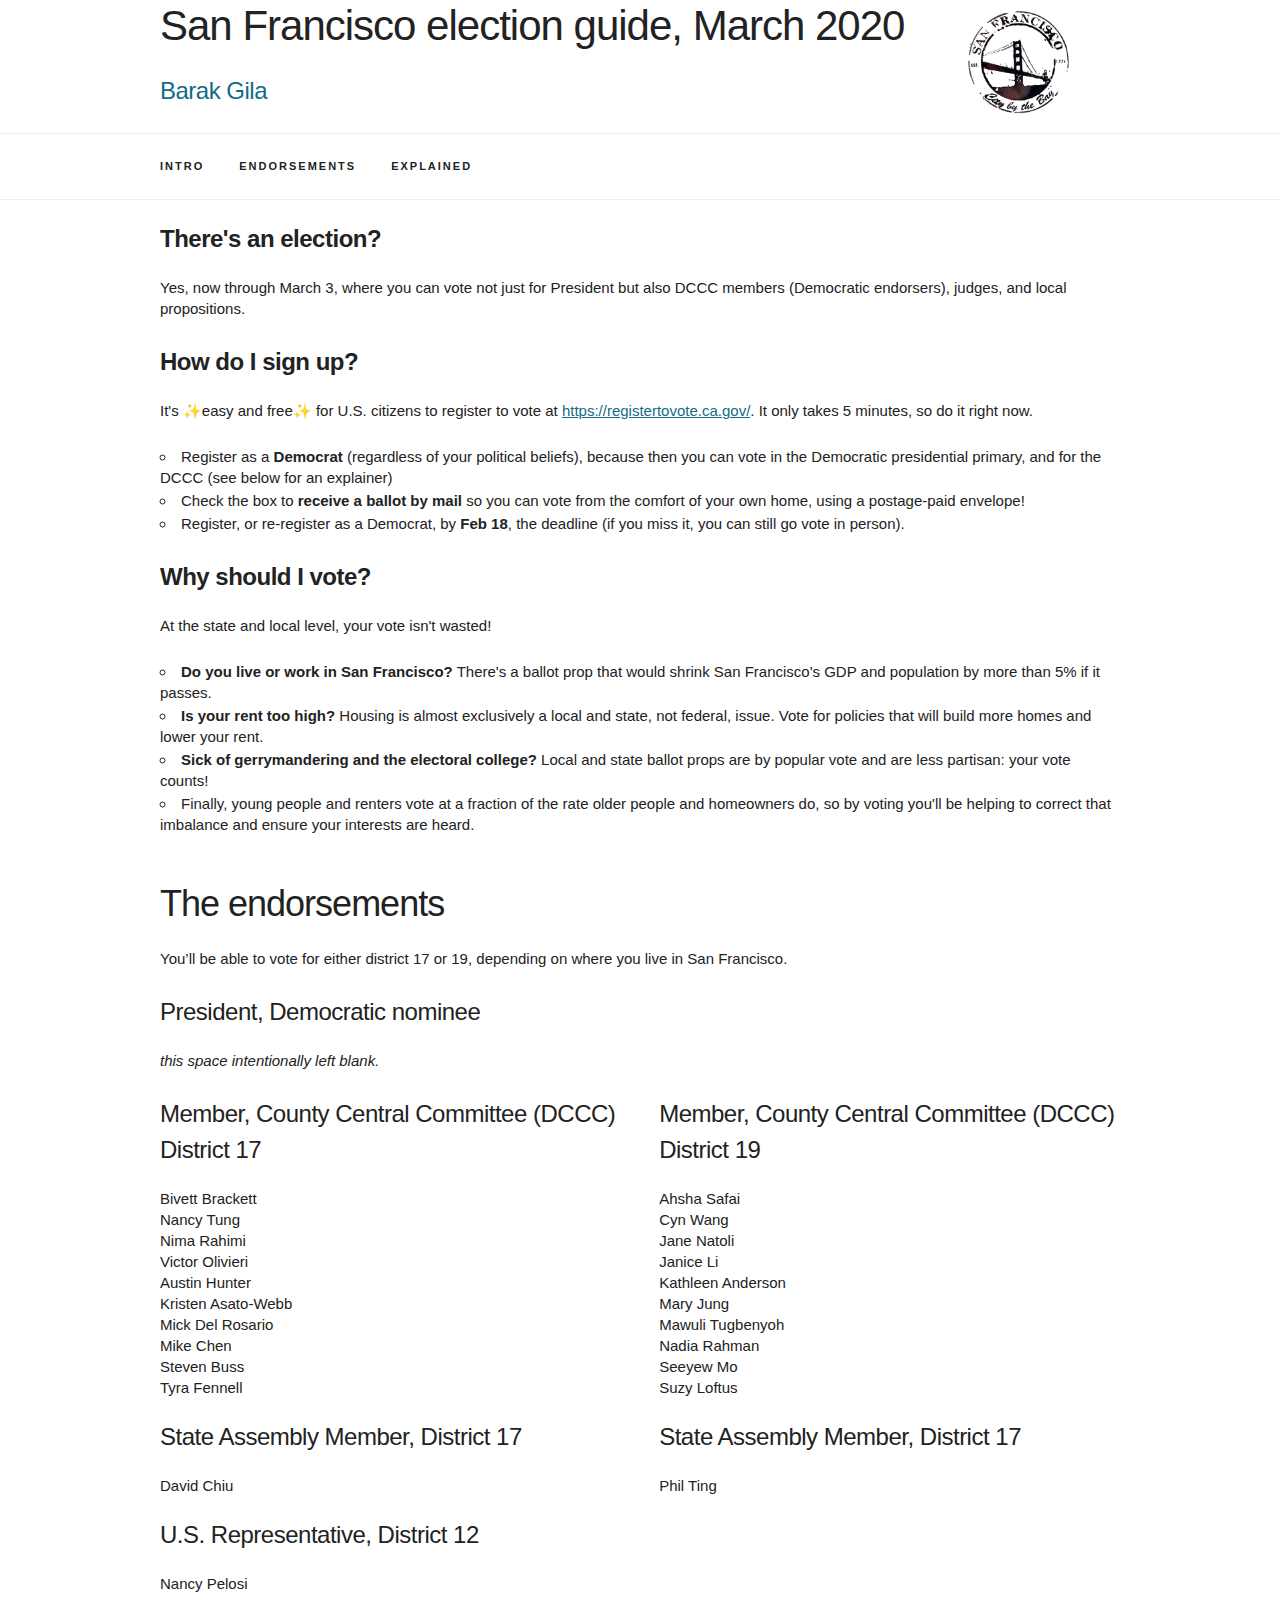
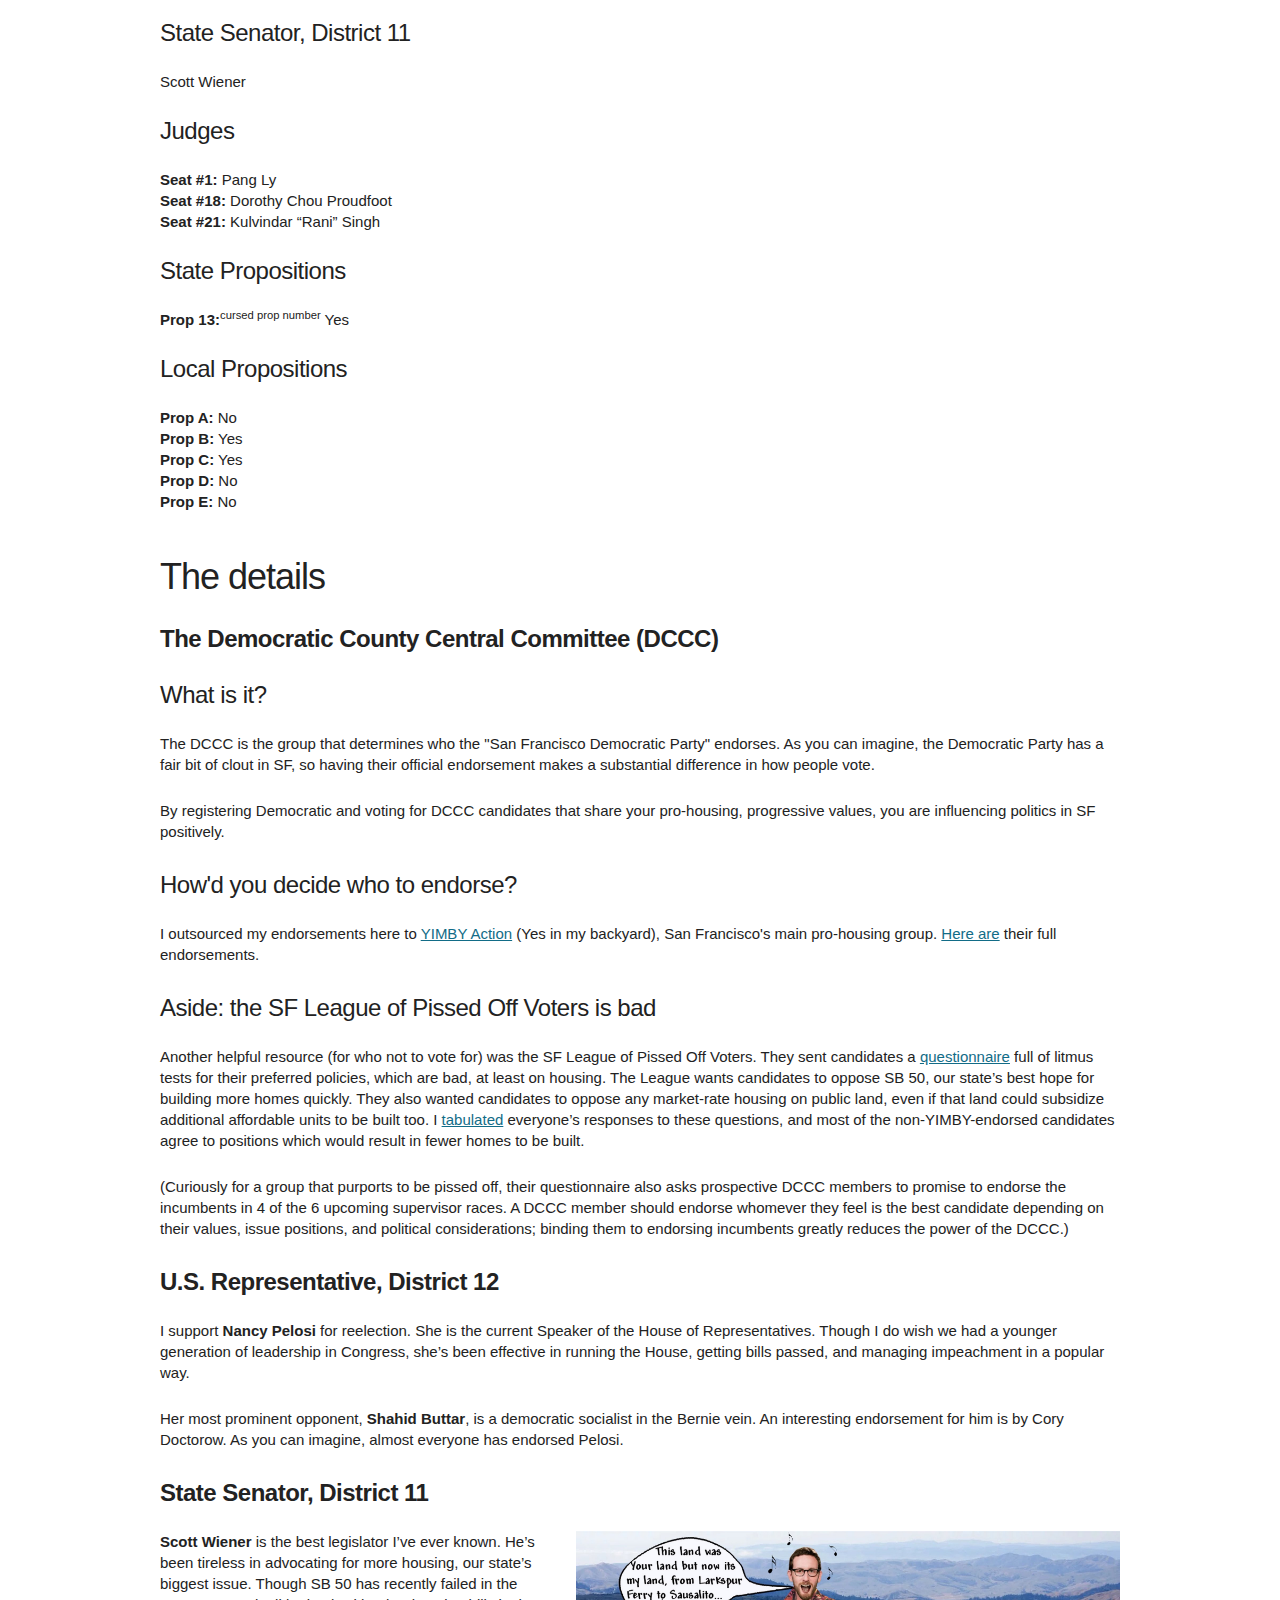
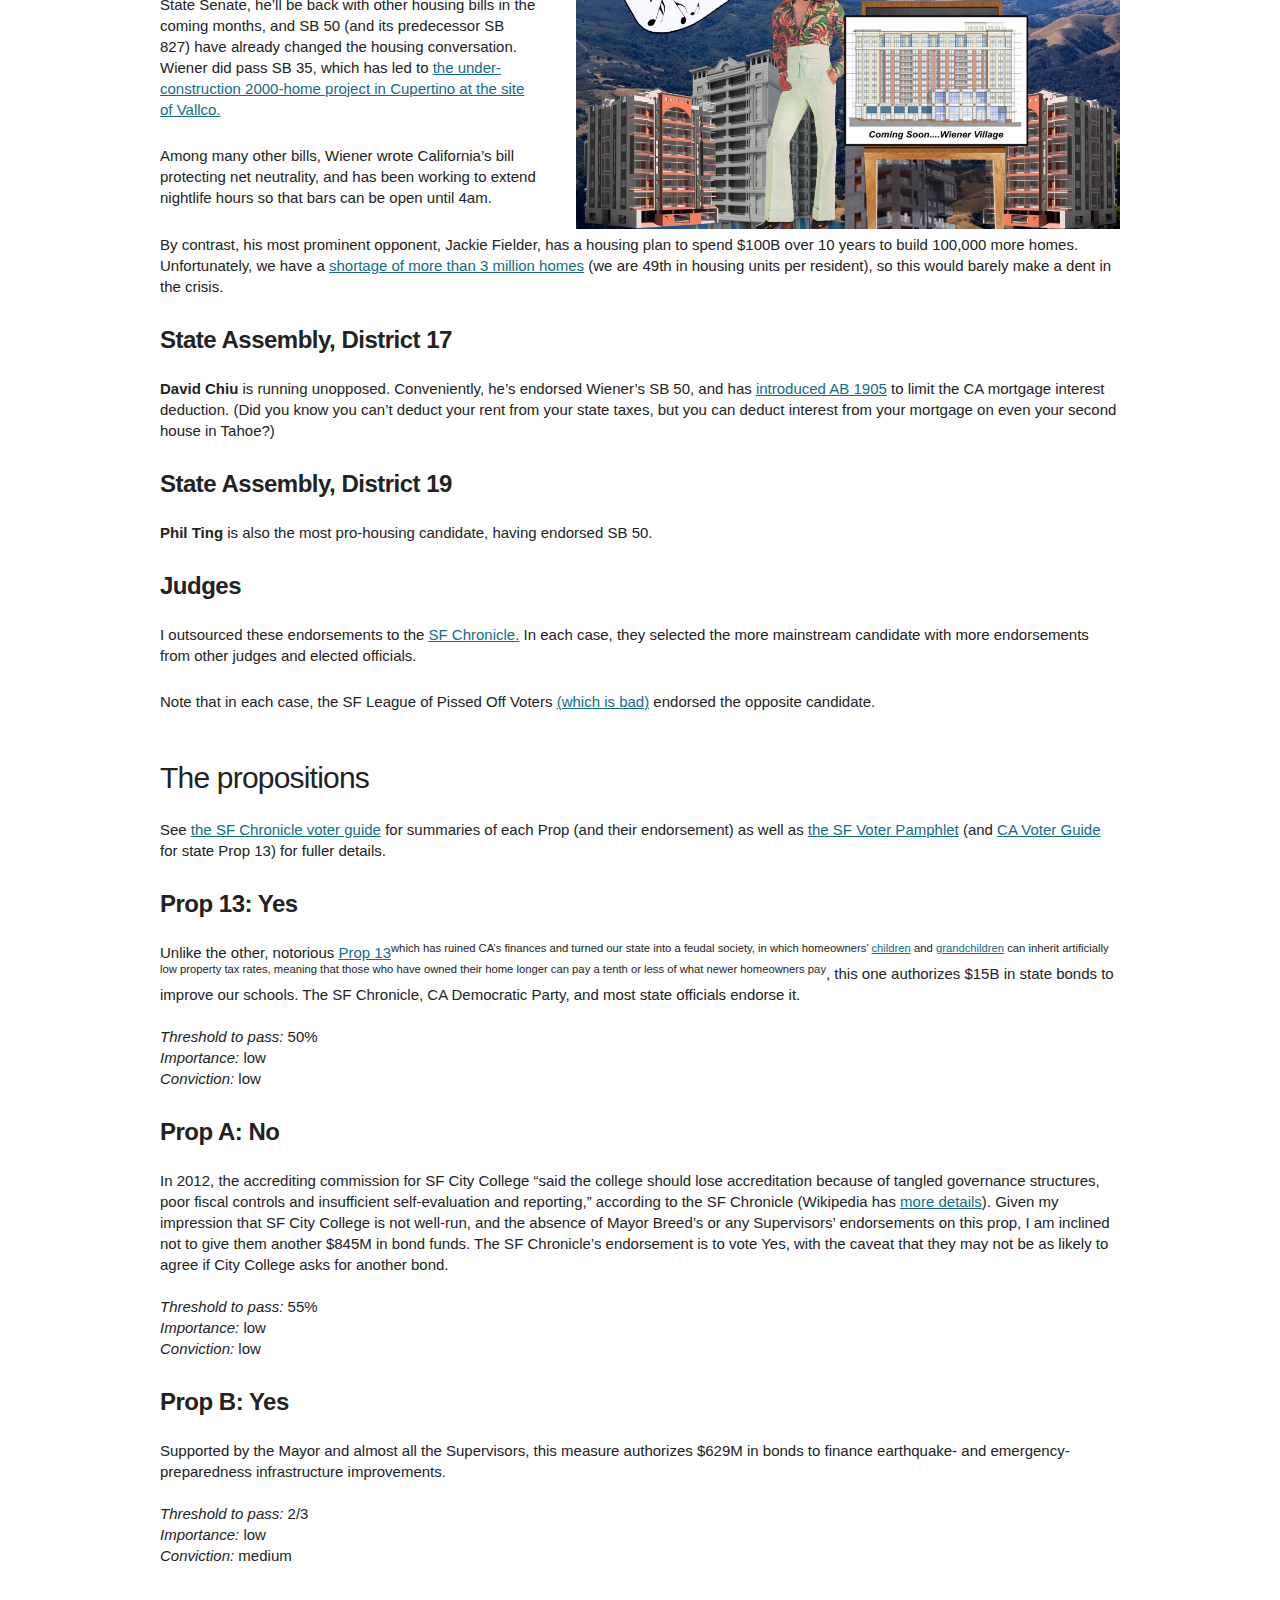
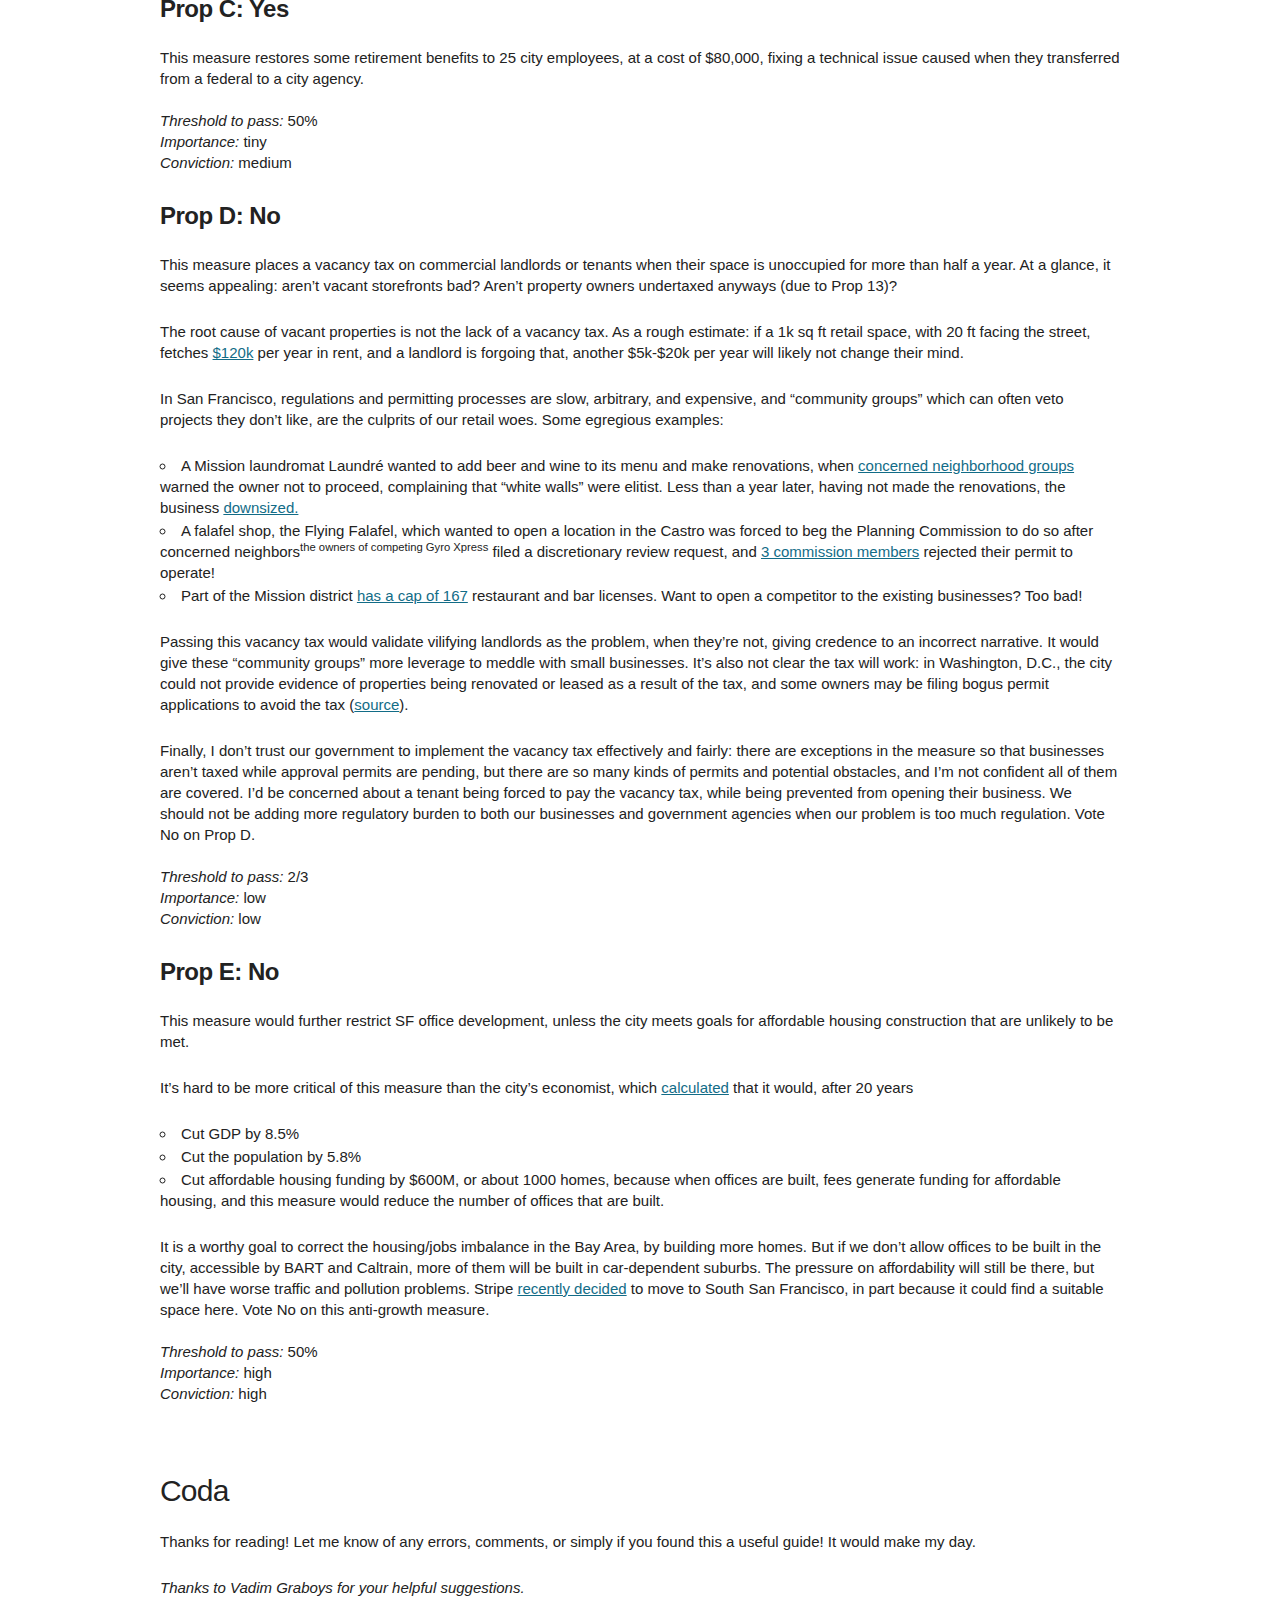
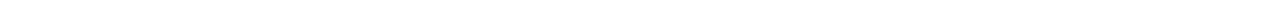
==== election-march-2020-guide/index.html @ 41c5e8c8 "rename url" ====
<!DOCTYPE html>
<html lang="en">

<head>
    <!-- Basic Page Needs
		–––––––––––––––––––––––––––––––––––––––––––––––––– -->
    <meta charset="utf-8">
    <title>March 2020 San Francisco election guide</title>
    <meta name="description" content="Your guide to the San Francisco primary elections.">
    <meta name="author" content="Barak Gila">
    <!-- Mobile Specific Metas
		–––––––––––––––––––––––––––––––––––––––––––––––––– -->
    <meta name="viewport" content="width=device-width, initial-scale=1">
    <!-- FONT
		–––––––––––––––––––––––––––––––––––––––––––––––––– -->
    <link href='//fonts.googleapis.com/css?family=Raleway:400,300,600' rel='stylesheet' type='text/css'>
    <!-- CSS
		–––––––––––––––––––––––––––––––––––––––––––––––––– -->
    <link rel="stylesheet" href="/normalize.css">
    <link rel="stylesheet" href="/skeleton.css">
    <link rel="stylesheet" href="custom.css">
    <!-- Scripts
		–––––––––––––––––––––––––––––––––––––––––––––––––– -->
    <script src="//ajax.googleapis.com/ajax/libs/jquery/2.1.1/jquery.min.js"></script>
    <!-- Favicon
		–––––––––––––––––––––––––––––––––––––––––––––––––– -->
    <link rel="icon" type="image/png" href="/favicon-32x32.png" sizes="32x32" />
    <link rel="icon" type="image/png" href="/favicon-16x16.png" sizes="16x16" />
</head>

<body>
    <!-- Primary Page Layout
		–––––––––––––––––––––––––––––––––––––––––––––––––– -->
    <div class="container">
        <section class="header">
            <div class="ten columns">
                <h2>San Francisco election guide, March 2020</h2>
                <h5><a href="http://barakgila.com/" style="text-decoration: none;">Barak Gila</a></h5>
            </div>
            <div class="sfstamp">
                <div class="two columns">
                    <img style="max-width: 100%; box-sizing: border-box;" src="/sf stamp.png" alt="source: https://www.etsy.com/sg-en/listing/385828324/san-francisco-stylized-stamp-1-pin-back">
                </div>
            </div>
        </section>
    </div>
    <nav class="navbar">
        <div class="container">
            <ul class="navbar-list">
                <li class="navbar-item"><a class="navbar-link" href="#intro">Intro</a></li>
                <li class="navbar-item"><a class="navbar-link" href="#endorsements">Endorsements</a></li>
                <li class="navbar-item"><a class="navbar-link" href="#explained">Explained</a></li>
            </ul>
        </div>
    </nav>
    <nav class="navbarmobile">
        <div class="container">
            <p><a class="navbar-link" href="#intro">#intro</a></p>
            <p><a class="navbar-link" href="#endorsements">#endorsements</a></p>
            <p><a class="navbar-link" href="#explained">#explained</a></p>
        </div>
    </nav>
    <br>
    <div class="container" id="intro">
        <div>
            <h5><strong>There's an election?</strong></h5>
            <p>Yes, now through March 3, where you can vote not just for President but also DCCC members (Democratic endorsers), judges, and local propositions.</p>
        </div>
        <div>
            <h5><strong>How do I sign up?</strong></h5>
            <p>It's ✨easy and free✨ for U.S. citizens to register to vote at <a href="https://registertovote.ca.gov/">https://registertovote.ca.gov/</a>. It only takes 5 minutes, so do it right now.</p>
            <ul>
                <li>Register as a <strong>Democrat</strong> (regardless of your political beliefs), because then you can vote in the Democratic presidential primary, and for the DCCC (see below for an explainer)</li>
                <li> Check the box to <strong>receive a ballot by mail</strong> so you can vote from the comfort of your own home, using a postage-paid envelope!
                </li>
                <li>Register, or re-register as a Democrat, by <strong>Feb 18</strong>, the deadline (if you miss it, you can still go vote in person).</li>
            </ul>
        </div>
        <div>
            <h5><strong>Why should I vote?</strong></h5>
            <p>At the state and local level, your vote isn't wasted!</p>
            <ul>
                <li><strong>Do you live or work in San Francisco?</strong> There's a ballot prop that would shrink San Francisco's GDP and population by more than 5% if it passes.</li>
                <li><strong>Is your rent too high?</strong> Housing is almost exclusively a local and state, not federal, issue. Vote for policies that will build more homes and lower your rent.</li>
                <li><strong>Sick of gerrymandering and the electoral college?</strong> Local and state ballot props are by popular vote and are less partisan: your vote counts!</li>
                <li>Finally, young people and renters vote at a fraction of the rate older people and homeowners do, so by voting you'll be helping to correct that imbalance and ensure your interests are heard. </li>
            </ul>
        </div>
    </div>
    <br>
    <div class="container" id="endorsements">
        <div>
            <h3>The endorsements</h3>
        </div>
        <p>You’ll be able to vote for either district 17 or 19, depending on where you live in San Francisco.</p>
        <div>
            <h5>President, Democratic nominee</h5>
            <p><em>this space intentionally left blank.</em></p>
        </div>
        <div class="row">
            <div class="six columns">
                <h5>Member, County Central Committee (DCCC) District 17</h5>
                Bivett Brackett<br>
                Nancy Tung<br>
                Nima Rahimi<br>
                Victor Olivieri<br>
                Austin Hunter<br>
                Kristen Asato-Webb<br>
                Mick Del Rosario<br>
                Mike Chen<br>
                Steven Buss<br>
                Tyra Fennell<br><br>
                <h5>State Assembly Member, District 17</h5>
                David Chiu<br><br>
            </div>
            <div class="six columns">
                <h5>Member, County Central Committee (DCCC) District 19</h5>
                Ahsha Safai<br>
                Cyn Wang<br>
                Jane Natoli<br>
                Janice Li<br>
                Kathleen Anderson<br>
                Mary Jung<br>
                Mawuli Tugbenyoh<br>
                Nadia Rahman<br>
                Seeyew Mo<br>
                Suzy Loftus<br><br>
                <h5>State Assembly Member, District 17</h5>
                Phil Ting<br><br>
            </div>
        </div>
        <h5>U.S. Representative, District 12</h5>
        Nancy Pelosi<br><br>
        <h5>State Senator, District 11</h5>
        Scott Wiener<br><br>
        <h5>Judges</h5>
        <strong>Seat #1:</strong> Pang Ly<br>
        <strong>Seat #18:</strong> Dorothy Chou Proudfoot<br>
        <strong>Seat #21:</strong> Kulvindar “Rani” Singh<br>
        <br>
        <h5>State Propositions</h5>
        <strong>Prop 13:</strong><sup>cursed prop number</sup> Yes<br>
        <br>
        <h5>Local Propositions</h5>
        <strong>Prop A:</strong> No<br>
        <strong>Prop B:</strong> Yes<br>
        <strong>Prop C:</strong> Yes<br>
        <strong>Prop D:</strong> No<br>
        <strong>Prop E:</strong> No<br>
        <br><br>
    </div>
    <div class="container" id="explained">
        <h3>The details</h3>
    </div>
    <div class="container" id="dccc">
        <section class="header">
            <h5><strong>The Democratic County Central Committee (DCCC)</strong></h5>
            <h5>What is it?</h5>
            <p>The DCCC is the group that determines who the "San Francisco Democratic Party" endorses. As you can imagine, the Democratic Party has a fair bit of clout in SF, so having their official endorsement makes a substantial difference in how people vote.</p>
            <p>By registering Democratic and voting for DCCC candidates that share your pro-housing, progressive values, you are influencing politics in SF positively.</p>
            <h5>How'd you decide who to endorse?</h5>
            <p>I outsourced my endorsements here to <a href="https://yimbyaction.org/join/">YIMBY Action</a> (Yes in my backyard), San Francisco's main pro-housing group. <a href="https://medium.com/@sfyimby/sf-yimby-endorsements-for-march-2020-a3c188527940">Here are</a> their full endorsements.</p>
            <h5 id="badleague">Aside: the SF League of Pissed Off Voters is bad</h5>
            <p>Another helpful resource (for who not to vote for) was the SF League of Pissed Off Voters. They sent candidates a <a href="http://www.theleaguesf.org/march_2020_candidate_questionnaires">questionnaire</a> full of litmus tests for their preferred policies, which are bad, at least on housing.
                The League wants candidates to oppose SB 50, our state’s best hope for building more homes quickly. They also wanted candidates to oppose any market-rate housing on public land, even if that land could subsidize additional affordable units to be built too. I <a href="https://docs.google.com/spreadsheets/d/1AqF9ebsOrxkjk9Khhc3ND1cci3-Fu4PNSXTb9-GQlzI/edit#gid=0">tabulated</a> everyone’s responses to these questions, and most of the non-YIMBY-endorsed candidates agree to positions which would result in fewer homes to be built.</p>
            <p>(Curiously for a group that purports to be pissed off, their questionnaire also asks prospective DCCC members to promise to endorse the incumbents in 4 of the 6 upcoming supervisor races. A DCCC member should endorse whomever they feel is the best candidate depending on their values, issue positions, and political considerations; binding them to endorsing incumbents greatly reduces the power of the DCCC.)
            </p>
            <h5><strong>U.S. Representative, District 12</strong></h5>
            <p>I support <strong>Nancy Pelosi</strong> for reelection. She is the current Speaker of the House of Representatives. Though I do wish we had a younger generation of leadership in Congress, she’s been effective in running the House, getting bills passed, and managing impeachment in a popular way.</p>
            <p>Her most prominent opponent, <strong>Shahid Buttar</strong>, is a democratic socialist in the Bernie vein. An interesting endorsement for him is by Cory Doctorow. As you can imagine, almost everyone has endorsed Pelosi.</p>
            <h5><strong>State Senator, District 11</strong></h5>
            <div class="row">
                <div class="five columns">
                    <p><strong>Scott Wiener</strong> is the best legislator I’ve ever known. He’s been tireless in advocating for more housing, our state’s biggest issue. Though SB 50 has recently failed in the State Senate, he’ll be back with other housing bills in the coming months, and SB 50 (and its predecessor SB 827) have already changed the housing conversation. Wiener did pass SB 35, which has led to <a href="https://medium.com/yimby/the-latest-on-vallco-explained-9d379c9a2773">the under-construction 2000-home project in Cupertino at the site of Vallco.</a></p>
                    <p>Among many other bills, Wiener wrote California’s bill protecting net neutrality, and has been working to extend nightlife hours so that bars can be open until 4am.</p>
                </div>
                <div class="seven columns">
                    <a href="https://twitter.com/scott_wiener/status/968938785978241024">
                        <img style="max-width: 100%; box-sizing: border-box;" src="/wiener village.jpeg" alt="wiener village"></a>
                </div>
            </div>
            <p>By contrast, his most prominent opponent, Jackie Fielder, has a housing plan to spend $100B over 10 years to build 100,000 more homes. Unfortunately, we have a <a href="https://en.wikipedia.org/wiki/California_housing_shortage">shortage of more than 3 million homes</a> (we are 49th in housing units per resident), so this would barely make a dent in the crisis.</p>
            <h5><strong>State Assembly, District 17</strong></h5>
            <p><strong>David Chiu</strong> is running unopposed. Conveniently, he’s endorsed Wiener’s SB 50, and has <a href="https://www.sfchronicle.com/politics/article/Californians-home-mortgage-deduction-would-be-14960585.php">introduced AB 1905</a> to limit the CA mortgage interest deduction. (Did you know you can’t deduct your rent from your state taxes, but you can deduct interest from your mortgage on even your second house in Tahoe?)</p>
            <h5><strong>State Assembly, District 19</strong></h5>
            <p><strong>Phil Ting</strong> is also the most pro-housing candidate, having endorsed SB 50.</p>
            <h5><strong>Judges</strong></h5>
            <p>I outsourced these endorsements to the <a href="https://projects.sfchronicle.com/2020/voter-guide/endorsements/">SF Chronicle.</a> In each case, they selected the more mainstream candidate with more endorsements from other judges and elected officials.</p>
            <p>Note that in each case, the SF League of Pissed Off Voters <a href="#badleague">(which is bad)</a> endorsed the opposite candidate.</p>
            <br>
            <h4>The propositions</h4>
            <p>See <a href="https://projects.sfchronicle.com/2020/voter-guide/">the SF Chronicle voter guide</a> for summaries of each Prop (and their endorsement) as well as <a href="https://sfelections.sfgov.org/sites/default/files/Documents/Voting/2020/M20_VIP_EN.pdf">the SF Voter Pamphlet</a> (and <a href="https://vig.cdn.sos.ca.gov/2020/primary/pdf/complete-vig.pdf">CA Voter Guide</a> for state Prop 13) for fuller details.</p>
            <h5><strong>Prop 13: Yes</strong></h5>
            <p>Unlike the other, notorious <a href="https://en.wikipedia.org/wiki/1978_California_Proposition_13">Prop 13</a><sup>which has ruined CA’s finances and turned our state into a feudal society, in which homeowners’ <a href="https://ballotpedia.org/California_Proposition_58,_Real_Estate_Transfers_Within_Families_(1986)">children</a> and <a href="https://ballotpedia.org/California_Proposition_193,_Tax_Implications_of_Grandparent-Grandchild_Property_Transfers_(1996)">grandchildren</a> can inherit artificially low property tax rates, meaning that those who have owned their home longer can pay a tenth or less of what newer homeowners pay</sup>, this one authorizes $15B in state bonds to improve our schools. The SF Chronicle, CA Democratic Party, and most state officials endorse it.<br><br>
                <em>Threshold to pass:</em> 50%<br>
                <em>Importance:</em> low<br>
                <em>Conviction:</em> low<br>
            </p>
            <h5><strong>Prop A: No</strong></h5>
            <p>In 2012, the accrediting commission for SF City College “said the college should lose accreditation because of tangled governance structures, poor fiscal controls and insufficient self-evaluation and reporting,” according to the SF Chronicle (Wikipedia has <a href="https://en.wikipedia.org/wiki/City_College_of_San_Francisco#Accreditation_crisis">more details</a>). Given my impression that SF City College is not well-run, and the absence of Mayor Breed’s or any Supervisors’ endorsements on this prop, I am inclined not to give them another $845M in bond funds. The SF Chronicle’s endorsement is to vote Yes, with the caveat that they may not be as likely to agree if City College asks for another bond.
                <br><br>
                <em>Threshold to pass:</em> 55%<br>
                <em>Importance:</em> low<br>
                <em>Conviction:</em> low<br>
            </p>
            <h5><strong>Prop B: Yes</strong></h5>
            <p>Supported by the Mayor and almost all the Supervisors, this measure authorizes $629M in bonds to finance earthquake- and emergency-preparedness infrastructure improvements.
                <br><br>
                <em>Threshold to pass:</em> 2/3<br>
                <em>Importance:</em> low<br>
                <em>Conviction:</em> medium<br>
            </p>
            <h5><strong>Prop C: Yes</strong></h5>
            <p>This measure restores some retirement benefits to 25 city employees, at a cost of $80,000, fixing a technical issue caused when they transferred from a federal to a city agency.
                <br><br>
                <em>Threshold to pass:</em> 50%<br>
                <em>Importance:</em> tiny<br>
                <em>Conviction:</em> medium<br>
            </p>
            <h5><strong>Prop D: No</strong></h5>
            <p>This measure places a vacancy tax on commercial landlords or tenants when their space is unoccupied for more than half a year. At a glance, it seems appealing: aren’t vacant storefronts bad? Aren’t property owners undertaxed anyways (due to Prop 13)?</p>
            <p>The root cause of vacant properties is not the lack of a vacancy tax. As a rough estimate: if a 1k sq ft retail space, with 20 ft facing the street, fetches <a href="https://www.loopnet.com/california/san-francisco_retail-space-for-lease/">$120k</a> per year in rent, and a landlord is forgoing that, another $5k-$20k per year will likely not change their mind.</p>
            <p>In San Francisco, regulations and permitting processes are slow, arbitrary, and expensive, and “community groups” which can often veto projects they don’t like, are the culprits of our retail woes. Some egregious examples:</p>
            <ul>
                <li>A Mission laundromat Laundré wanted to add beer and wine to its menu and make renovations, when <a href="https://missionlocal.org/2018/10/laundre-owner-shaken-after-private-meeting-with-mission-community-groups/">concerned neighborhood groups</a> warned the owner not to proceed, complaining that “white walls” were elitist. Less than a year later, having not made the renovations, the business <a href="https://missionlocal.org/2019/08/laundres-cafe-shutters-but-you-can-still-wash-your-fashion/">downsized.</a></li>
                <li>A falafel shop, the Flying Falafel, which wanted to open a location in the Castro was forced to beg the Planning Commission to do so after concerned neighbors<sup>the owners of competing Gyro Xpress</sup> filed a discretionary review request, and <a href="https://hoodline.com/2019/10/flying-falafel-approved-for-castro-location-after-sparking-neighborhood-controversy">3 commission members</a> rejected their permit to operate!</li>
                <li>Part of the Mission district <a href="https://sf.eater.com/2018/10/31/18048182/mission-district-restaurant-bar-limit-number">has a cap of 167</a> restaurant and bar licenses. Want to open a competitor to the existing businesses? Too bad!</li>
            </ul>
            <p>Passing this vacancy tax would validate vilifying landlords as the problem, when they’re not, giving credence to an incorrect narrative. It would give these “community groups” more leverage to meddle with small businesses. It’s also not clear the tax will work: in Washington, D.C., the city could not provide evidence of properties being renovated or leased as a result of the tax, and some owners may be filing bogus permit applications to avoid the tax (<a href="https://www.governing.com/topics/urban/gov-cities-blight-taxes-lc.html">source</a>).</p>
            <p>Finally, I don’t trust our government to implement the vacancy tax effectively and fairly: there are exceptions in the measure so that businesses aren’t taxed while approval permits are pending, but there are so many kinds of permits and potential obstacles, and I’m not confident all of them are covered. I’d be concerned about a tenant being forced to pay the vacancy tax, while being prevented from opening their business. We should not be adding more regulatory burden to both our businesses and government agencies when our problem is too much regulation. Vote No on Prop D.
                <br><br>
                <em>Threshold to pass:</em> 2/3<br>
                <em>Importance:</em> low<br>
                <em>Conviction:</em> low<br>
            </p>
            <h5><strong>Prop E: No</strong></h5>
            <p>This measure would further restrict SF office development, unless the city meets goals for affordable housing construction that are unlikely to be met.</p>
            <p>It’s hard to be more critical of this measure than the city’s economist, which <a href="https://www.sfchronicle.com/business/article/SF-economist-Prop-E-office-limits-would-slash-15007843.php">calculated</a> that it would, after 20 years</p>
			<ul>
                <li>Cut GDP by 8.5%</li>
                <li>Cut the population by 5.8%</li>
                <li>Cut affordable housing funding by $600M, or about 1000 homes, because when offices are built, fees generate funding for affordable housing, and this measure would reduce the number of offices that are built.</li>
            </ul>

            <p> It is a worthy goal to correct the housing/jobs imbalance in the Bay Area, by building more homes. But if we don’t allow offices to be built in the city, accessible by BART and Caltrain, more of them will be built in car-dependent suburbs. The pressure on affordability will still be there, but we’ll have worse traffic and pollution problems. Stripe <a href="https://sfist.com/2019/10/24/stripe-is-leaving-its-san-francisco-headquarters-for-south-san-francisco/">recently decided</a> to move to South San Francisco, in part because it could find a suitable space here. Vote No on this anti-growth measure.
                <br><br>
                <em>Threshold to pass:</em> 50%<br>
                <em>Importance:</em> high<br>
                <em>Conviction:</em> high<br>
            </p>
            <br><br>
            <h4>Coda</h5>
            <p>Thanks for reading! Let me know of any errors, comments, or simply if you found this a useful guide! It would make my day.</p>
            <p><em>Thanks to Vadim Graboys for your helpful suggestions.</em></p>
        </section>
    </div>
    <!-- End Document
–––––––––––––––––––––––––––––––––––––––––––––––––– -->
</body>

</html>
---- skeleton.css ----
/*
* Skeleton V2.0.4
* Copyright 2014, Dave Gamache
* www.getskeleton.com
* Free to use under the MIT license.
* http://www.opensource.org/licenses/mit-license.php
* 12/29/2014
*/


/* Table of contents
––––––––––––––––––––––––––––––––––––––––––––––––––
- Grid
- Base Styles
- Typography
- Links
- Buttons
- Forms
- Lists
- Code
- Tables
- Spacing
- Utilities
- Clearing
- Media Queries
*/


/* Grid
–––––––––––––––––––––––––––––––––––––––––––––––––– */
.container {
  position: relative;
  width: 100%;
  max-width: 960px;
  margin: 0 auto;
  padding: 0 20px;
  box-sizing: border-box; }
.column,
.columns {
  width: 100%;
  float: left;
  box-sizing: border-box; }

/* For devices larger than 400px */
@media (min-width: 400px) {
  .container {
    width: 85%;
    padding: 0; }
}

/* For devices larger than 550px */
@media (min-width: 550px) {
  .container {
    width: 80%; }
  .column,
  .columns {
    margin-left: 4%; }
  .column:first-child,
  .columns:first-child {
    margin-left: 0; }

  .one.column,
  .one.columns                    { width: 4.66666666667%; }
  .two.columns                    { width: 13.3333333333%; }
  .three.columns                  { width: 22%;            }
  .four.columns                   { width: 30.6666666667%; }
  .five.columns                   { width: 39.3333333333%; }
  .six.columns                    { width: 48%;            }
  .seven.columns                  { width: 56.6666666667%; }
  .eight.columns                  { width: 65.3333333333%; }
  .nine.columns                   { width: 74.0%;          }
  .ten.columns                    { width: 82.6666666667%; }
  .eleven.columns                 { width: 91.3333333333%; }
  .twelve.columns                 { width: 100%; margin-left: 0; }

  .one-third.column               { width: 30.6666666667%; }
  .two-thirds.column              { width: 65.3333333333%; }

  .one-half.column                { width: 48%; }

  /* Offsets */
  .offset-by-one.column,
  .offset-by-one.columns          { margin-left: 8.66666666667%; }
  .offset-by-two.column,
  .offset-by-two.columns          { margin-left: 17.3333333333%; }
  .offset-by-three.column,
  .offset-by-three.columns        { margin-left: 26%;            }
  .offset-by-four.column,
  .offset-by-four.columns         { margin-left: 34.6666666667%; }
  .offset-by-five.column,
  .offset-by-five.columns         { margin-left: 43.3333333333%; }
  .offset-by-six.column,
  .offset-by-six.columns          { margin-left: 52%;            }
  .offset-by-seven.column,
  .offset-by-seven.columns        { margin-left: 60.6666666667%; }
  .offset-by-eight.column,
  .offset-by-eight.columns        { margin-left: 69.3333333333%; }
  .offset-by-nine.column,
  .offset-by-nine.columns         { margin-left: 78.0%;          }
  .offset-by-ten.column,
  .offset-by-ten.columns          { margin-left: 86.6666666667%; }
  .offset-by-eleven.column,
  .offset-by-eleven.columns       { margin-left: 95.3333333333%; }

  .offset-by-one-third.column,
  .offset-by-one-third.columns    { margin-left: 34.6666666667%; }
  .offset-by-two-thirds.column,
  .offset-by-two-thirds.columns   { margin-left: 69.3333333333%; }

  .offset-by-one-half.column,
  .offset-by-one-half.columns     { margin-left: 52%; }

}


/* Base Styles
–––––––––––––––––––––––––––––––––––––––––––––––––– */
/* NOTE
html is set to 62.5% so that all the REM measurements throughout Skeleton
are based on 10px sizing. So basically 1.5rem = 15px :) */
html {
  font-size: 62.5%; }
body {
  font-size: 1.5em; /* currently ems cause chrome bug misinterpreting rems on body element */
  line-height: 1.4;
  font-weight: 400;
  font-family: "HelveticaNeue", "Helvetica Neue", Helvetica, Arial, sans-serif;
  color: #222; }


/* Typography
–––––––––––––––––––––––––––––––––––––––––––––––––– */
h1, h2, h3, h4, h5, h6 {
  margin-top: 0;
  margin-bottom: 2rem;
  font-weight: 300; }
h1 { font-size: 4.0rem; line-height: 1.2;  letter-spacing: -.1rem;}
h2 { font-size: 3.6rem; line-height: 1.25; letter-spacing: -.1rem; }
h3 { font-size: 3.0rem; line-height: 1.3;  letter-spacing: -.1rem; }
h4 { font-size: 2.4rem; line-height: 1.35; letter-spacing: -.08rem; }
h5 { font-size: 1.8rem; line-height: 1.5;  letter-spacing: -.05rem; }
h6 { font-size: 1.5rem; line-height: 1.6;  letter-spacing: 0; }

/* Larger than phablet */
@media (min-width: 550px) {
  h1 { font-size: 5.0rem; }
  h2 { font-size: 4.2rem; }
  h3 { font-size: 3.6rem; }
  h4 { font-size: 3.0rem; }
  h5 { font-size: 2.4rem; }
  h6 { font-size: 1.5rem; }
}

p {
  margin-top: 0; }


/* Links
–––––––––––––––––––––––––––––––––––––––––––––––––– */
a {
  color: #126c87; }
a:hover {
  color: #009900; }


/* Buttons
–––––––––––––––––––––––––––––––––––––––––––––––––– */
.button,
button,
input[type="submit"],
input[type="reset"],
input[type="button"] {
  display: inline-block;
  height: 38px;
  padding: 0 30px;
  color: #555;
  text-align: center;
  font-size: 11px;
  font-weight: 600;
  line-height: 38px;
  letter-spacing: .1rem;
  text-transform: uppercase;
  text-decoration: none;
  white-space: nowrap;
  background-color: transparent;
  border-radius: 4px;
  border: 1px solid #bbb;
  cursor: pointer;
  box-sizing: border-box; }
.button:hover,
button:hover,
input[type="submit"]:hover,
input[type="reset"]:hover,
input[type="button"]:hover,
.button:focus,
button:focus,
input[type="submit"]:focus,
input[type="reset"]:focus,
input[type="button"]:focus {
  color: #333;
  border-color: #888;
  outline: 0; }
.button.button-primary,
button.button-primary,
input[type="submit"].button-primary,
input[type="reset"].button-primary,
input[type="button"].button-primary {
  color: #FFF;
  background-color: #33C3F0;
  border-color: #33C3F0; }
.button.button-primary:hover,
button.button-primary:hover,
input[type="submit"].button-primary:hover,
input[type="reset"].button-primary:hover,
input[type="button"].button-primary:hover,
.button.button-primary:focus,
button.button-primary:focus,
input[type="submit"].button-primary:focus,
input[type="reset"].button-primary:focus,
input[type="button"].button-primary:focus {
  color: #FFF;
  background-color: #1EAEDB;
  border-color: #1EAEDB; }


/* Forms
–––––––––––––––––––––––––––––––––––––––––––––––––– */
input[type="email"],
input[type="number"],
input[type="search"],
input[type="text"],
input[type="tel"],
input[type="url"],
input[type="password"],
textarea,
select {
  height: 38px;
  padding: 6px 10px; /* The 6px vertically centers text on FF, ignored by Webkit */
  background-color: #fff;
  border: 1px solid #D1D1D1;
  border-radius: 4px;
  box-shadow: none;
  box-sizing: border-box; }
/* Removes awkward default styles on some inputs for iOS */
input[type="email"],
input[type="number"],
input[type="search"],
input[type="text"],
input[type="tel"],
input[type="url"],
input[type="password"],
textarea {
  -webkit-appearance: none;
     -moz-appearance: none;
          appearance: none; }
textarea {
  min-height: 65px;
  padding-top: 6px;
  padding-bottom: 6px; }
input[type="email"]:focus,
input[type="number"]:focus,
input[type="search"]:focus,
input[type="text"]:focus,
input[type="tel"]:focus,
input[type="url"]:focus,
input[type="password"]:focus,
textarea:focus,
select:focus {
  border: 1px solid #33C3F0;
  outline: 0; }
label,
legend {
  display: block;
  margin-bottom: .5rem;
  font-weight: 600; }
fieldset {
  padding: 0;
  border-width: 0; }
input[type="checkbox"],
input[type="radio"] {
  display: inline; }
label > .label-body {
  display: inline-block;
  margin-left: .5rem;
  font-weight: normal; }


/* Lists
–––––––––––––––––––––––––––––––––––––––––––––––––– */
ul {
  list-style: circle inside; }
ol {
  list-style: decimal inside; }
ol, ul {
  padding-left: 0;
  margin-top: 0; }
ul ul,
ul ol,
ol ol,
ol ul {
  margin: 1.5rem 0 1.5rem 3rem;
  font-size: 90%; }
li {
  margin-bottom: 0.2rem; }


/* Code
–––––––––––––––––––––––––––––––––––––––––––––––––– */
code {
  padding: .2rem .5rem;
  margin: 0 .2rem;
  font-size: 90%;
  white-space: nowrap;
  background: #F1F1F1;
  border: 1px solid #E1E1E1;
  border-radius: 4px; }
pre > code {
  display: block;
  padding: 1rem 1.5rem;
  white-space: pre; }


/* Tables
–––––––––––––––––––––––––––––––––––––––––––––––––– */
th,
td {
  padding: 12px 15px;
  text-align: left;
  border-bottom: 1px solid #E1E1E1; }
th:first-child,
td:first-child {
  padding-left: 0; }
th:last-child,
td:last-child {
  padding-right: 0; }


/* Spacing
–––––––––––––––––––––––––––––––––––––––––––––––––– */
button,
.button {
  margin-bottom: 1rem; }
input,
textarea,
select,
fieldset {
  margin-bottom: 1.5rem; }
pre,
blockquote,
dl,
figure,
table,
p,
ul,
ol,
form {
  margin-bottom: 2.5rem; }


/* Utilities
–––––––––––––––––––––––––––––––––––––––––––––––––– */
.u-full-width {
  width: 100%;
  box-sizing: border-box; }
.u-max-full-width {
  max-width: 100%;
  box-sizing: border-box; }
.u-pull-right {
  float: right; }
.u-pull-left {
  float: left; }


/* Misc
–––––––––––––––––––––––––––––––––––––––––––––––––– */
hr {
  margin-top: 3rem;
  margin-bottom: 3.5rem;
  border-width: 0;
  border-top: 1px solid #E1E1E1; }


/* Clearing
–––––––––––––––––––––––––––––––––––––––––––––––––– */

/* Self Clearing Goodness */
.container:after,
.row:after,
.u-cf {
  content: "";
  display: table;
  clear: both; }


/* Media Queries
–––––––––––––––––––––––––––––––––––––––––––––––––– */
/*
Note: The best way to structure the use of media queries is to create the queries
near the relevant code. For example, if you wanted to change the styles for buttons
on small devices, paste the mobile query code up in the buttons section and style it
there.
*/


/* Larger than mobile */
@media (min-width: 400px) {}

/* Larger than phablet (also point when grid becomes active) */
@media (min-width: 550px) {}

/* Larger than tablet */
@media (min-width: 750px) {}

/* Larger than desktop */
@media (min-width: 1000px) {}

/* Larger than Desktop HD */
@media (min-width: 1200px) {}
---- election-march-2020-guide/custom.css ----
.navbar {
    display: none;
}

.navbarmobile {
    display: block;
}

.sfstamp {
    display: none;
}

@media (min-width: 500px) {

    /* Navbar */
    .navbarmobile {
        display: none
    }

    .navbar+.docs-section {
        border-top-width: 0;
    }

    .navbar,
    .navbar-spacer {
        display: block;
        width: 100%;
        height: 6.5rem;
        background: #fff;
        z-index: 99;
        border-top: 1px solid #eee;
        border-bottom: 1px solid #eee;
    }

    .navbar-spacer {
        display: none;
    }

    .navbar-list {
        list-style: none;
        margin-bottom: 0;
    }

    .navbar-item {
        position: relative;
        float: left;
        margin-bottom: 0;
    }

    .navbar-link {
        text-transform: uppercase;
        font-size: 11px;
        font-weight: 600;
        letter-spacing: .2rem;
        margin-right: 35px;
        text-decoration: none;
        line-height: 6.5rem;
        color: #222;
    }

    .navbar-link.active {
        color: #33C3F0;
    }
}

@media (min-width: 650px) {
    .sfstamp {
        display: block;
    }
}
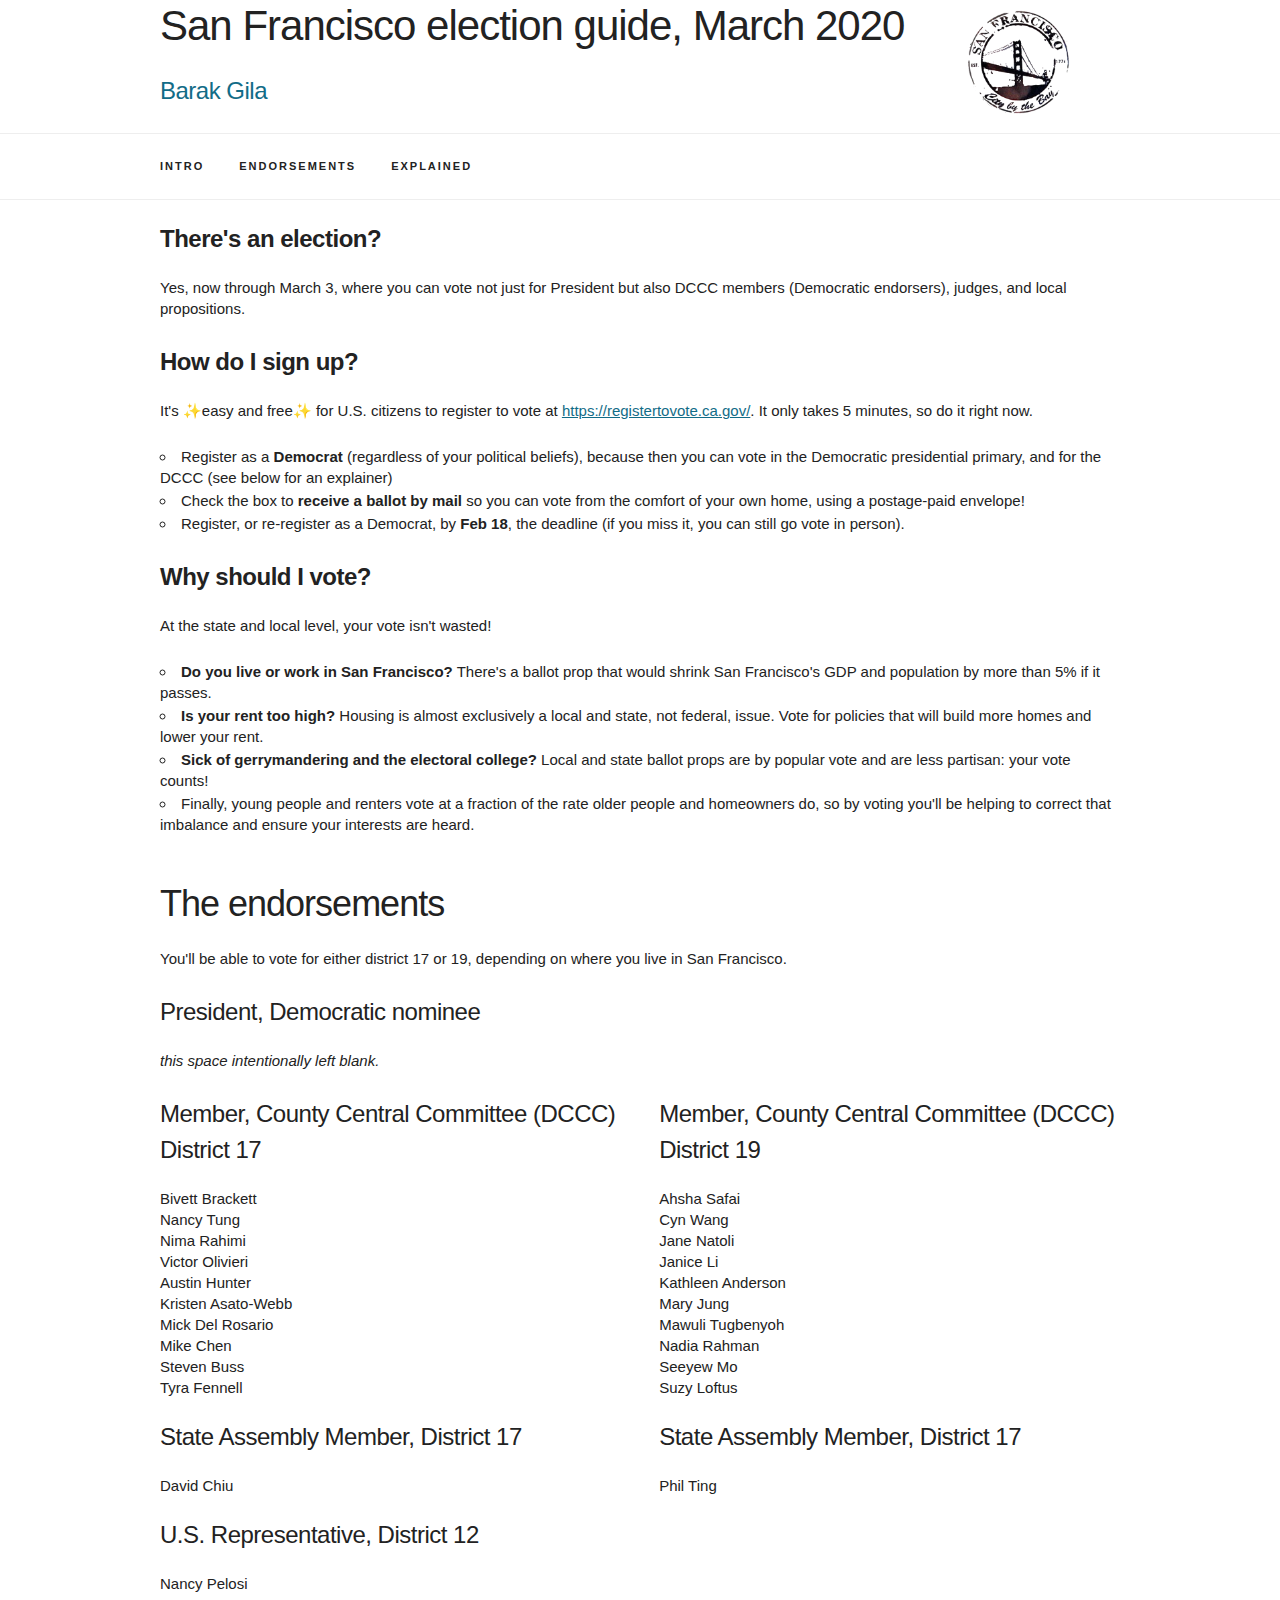
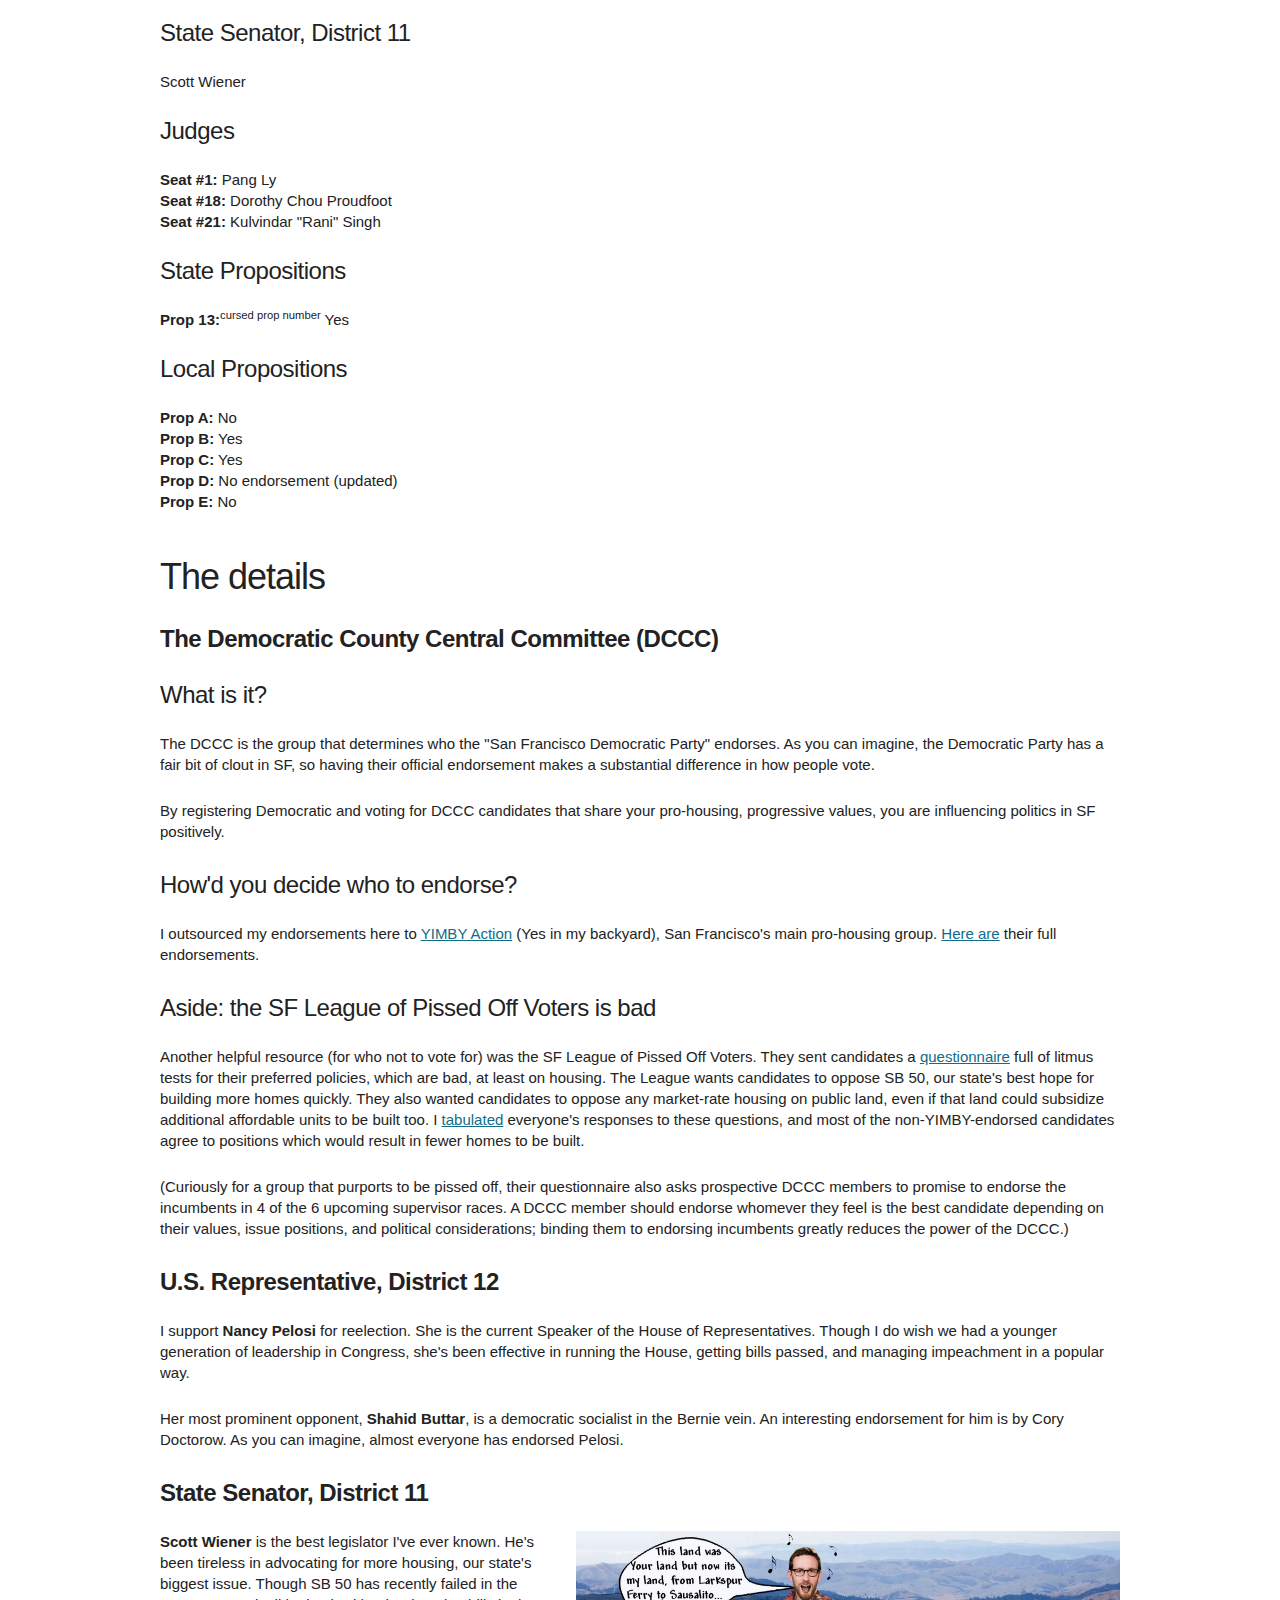
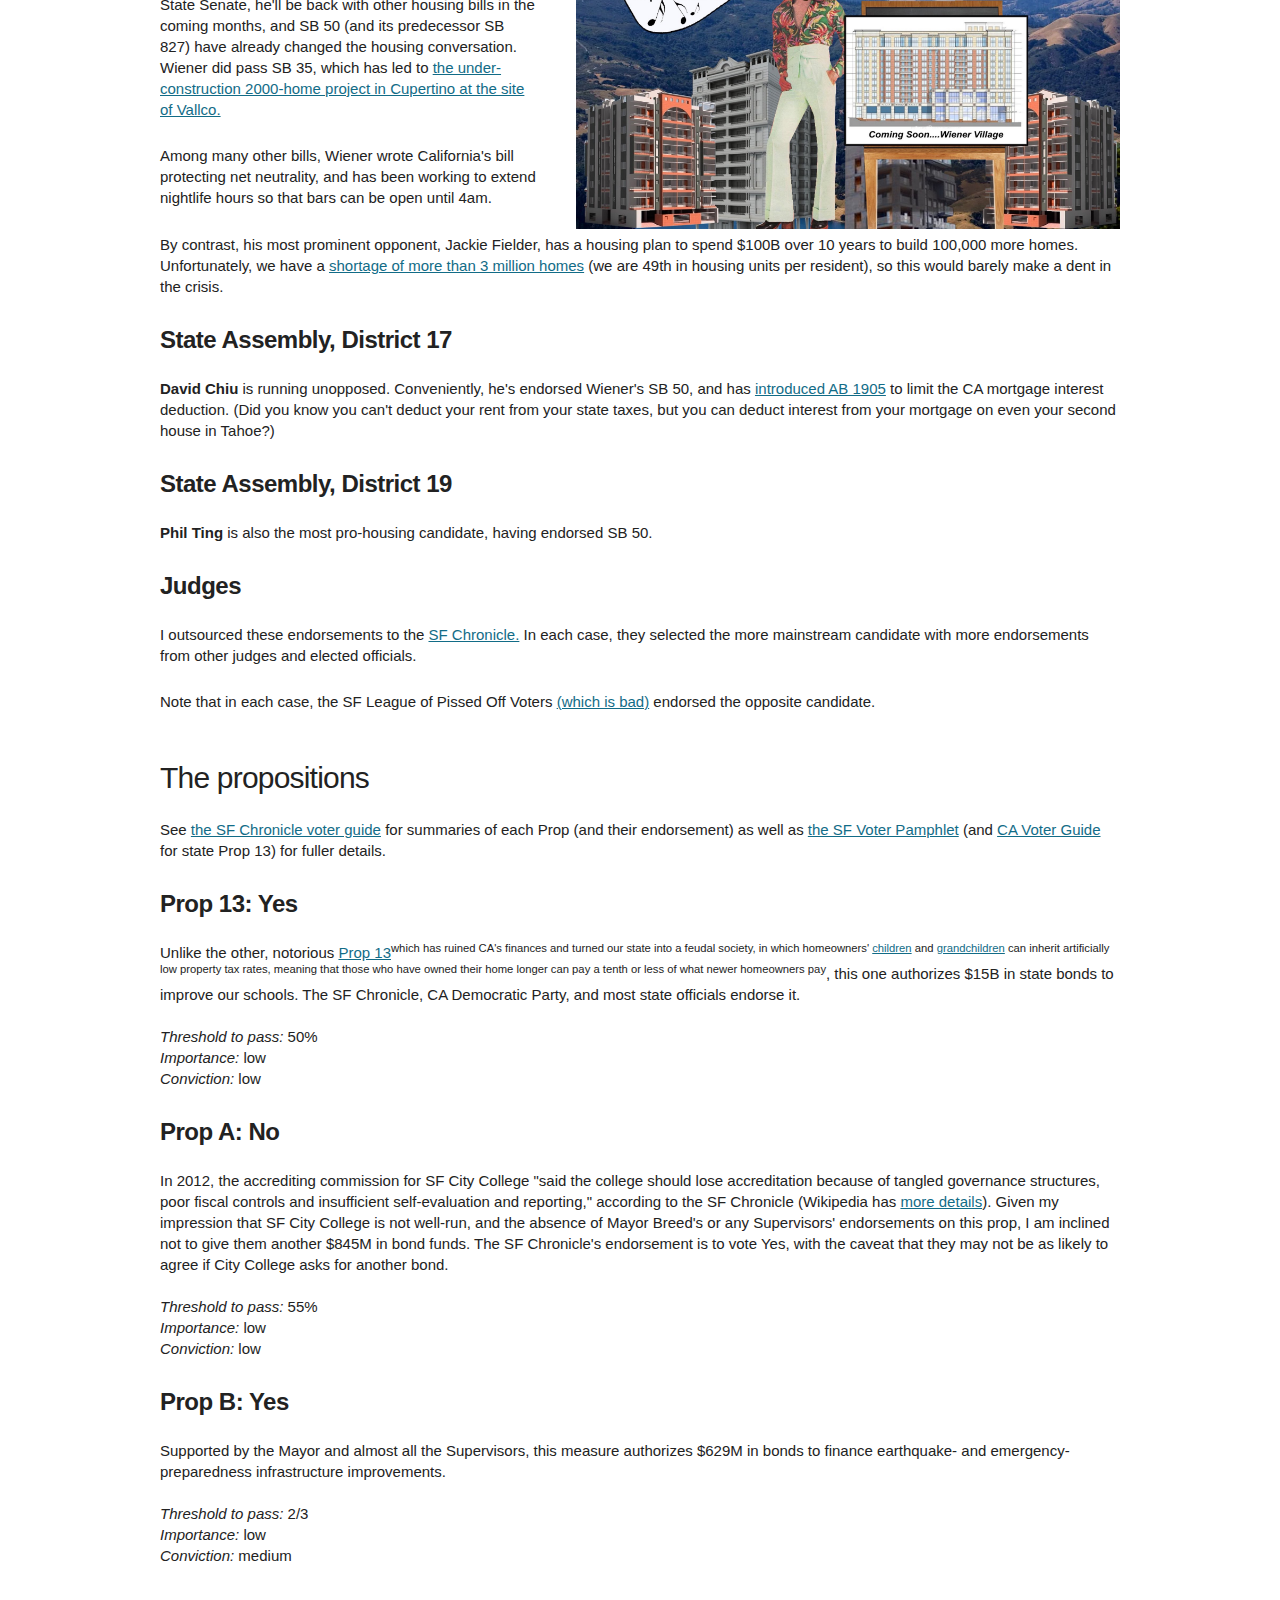
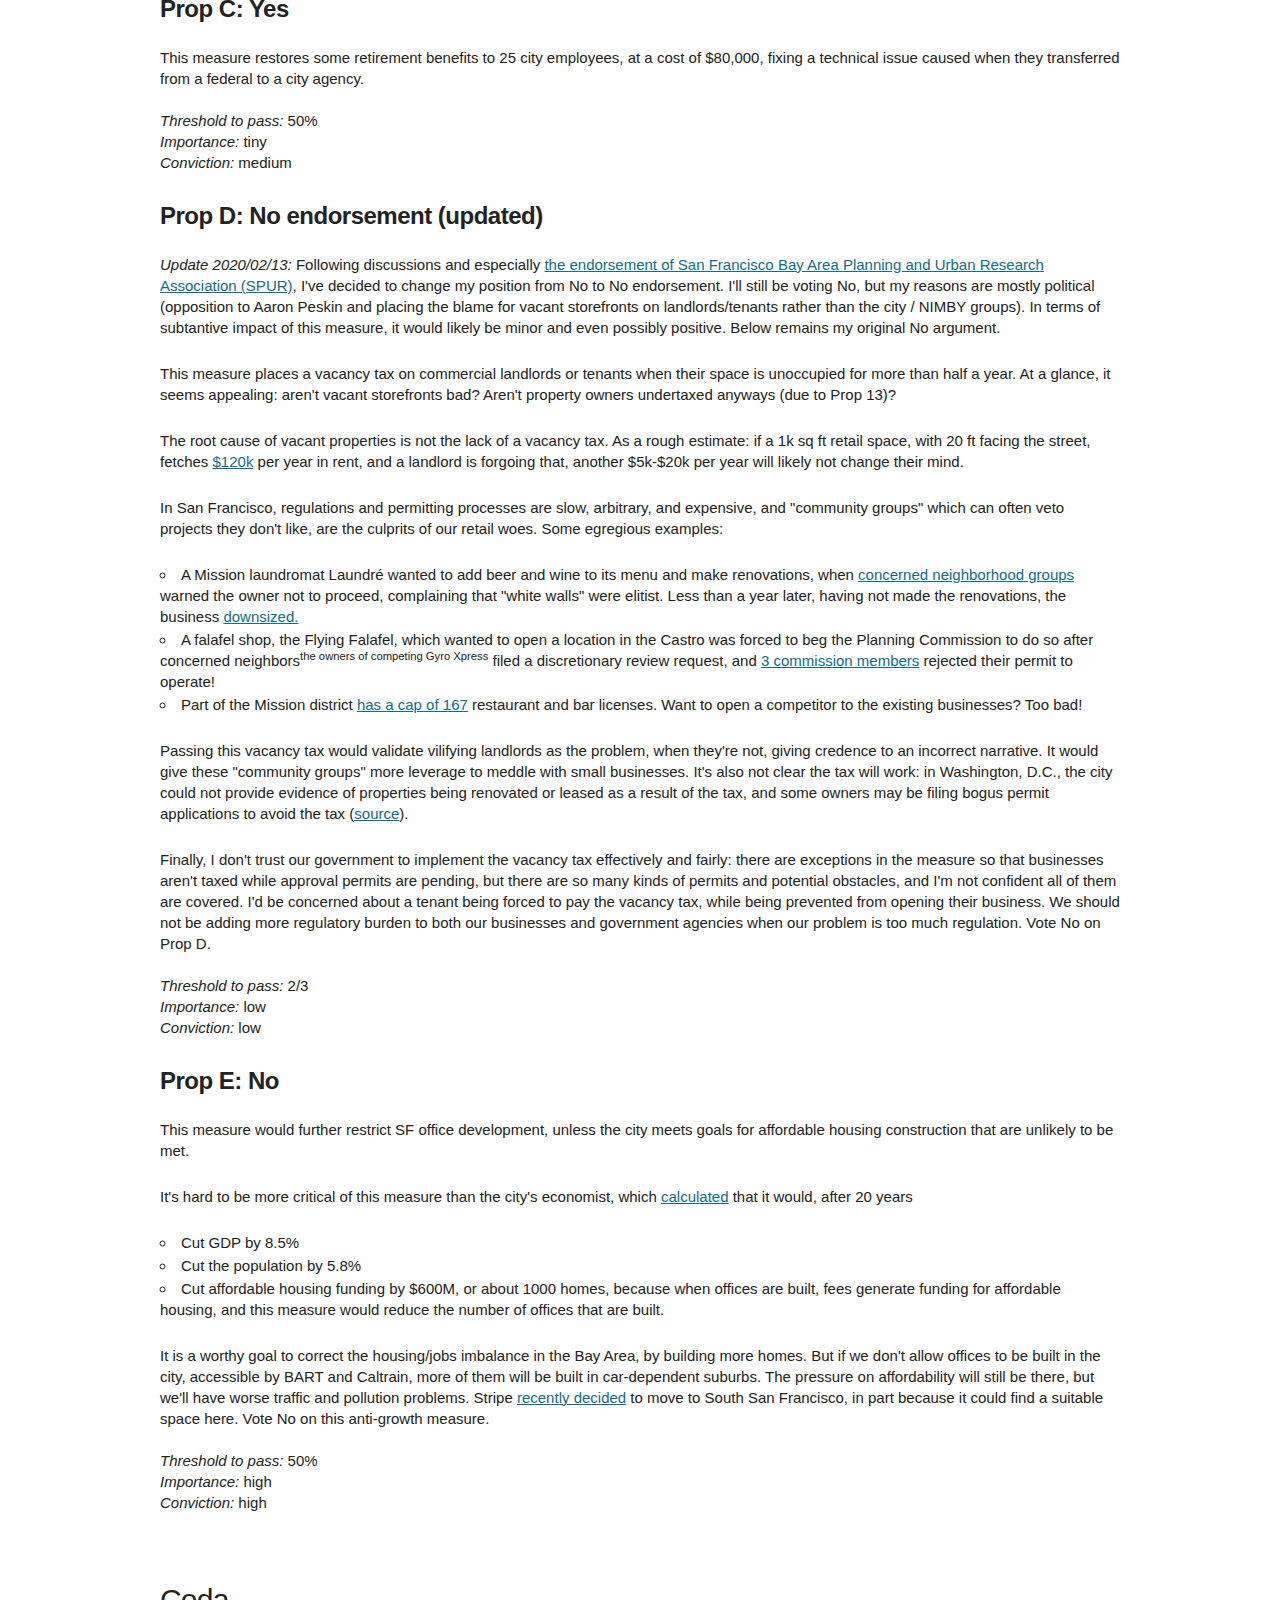
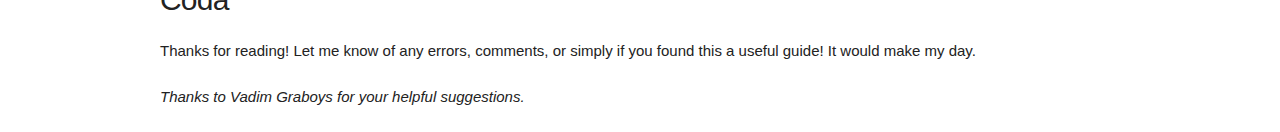
==== commit 4015a1cf: "no endorsement on D" ====
--- a/election-march-2020-guide/index.html
+++ b/election-march-2020-guide/index.html
@@ -3,34 +3,45 @@
 
 <head>
     <!-- Basic Page Needs
-		–––––––––––––––––––––––––––––––––––––––––––––––––– -->
+        –––––––––––––––––––––––––––––––––––––––––––––––––– -->
     <meta charset="utf-8">
     <title>March 2020 San Francisco election guide</title>
     <meta name="description" content="Your guide to the San Francisco primary elections.">
     <meta name="author" content="Barak Gila">
+    <meta property="og:title" content="March 2020 San Francisco election guide" />
+    <meta property="og:url" content="http://barakgila.com/election-march-2020-guide/" />
+    <meta property="og:image" content="http://barakgila.com/wiener%20village.jpg" />
+    <meta property="og:description" content="Your guide to the San Francisco primary elections." />
+    <meta property="og:type" content="article" />
+    <meta property="article:published_time" content="2020-02-08 13:00:00 -0400" />
+    <meta property="article:modified_time" content="2020-02-08 13:00:00 -0400" />
+    <meta property="article:author" content="Barak Gila">
+    <meta name="twitter:card" content="summary_large_image">
+    <meta name="twitter:site" content="@barakgila">
+    <meta name="twitter:image" content="http://barakgila.com/wiener%20village.jpg">
     <!-- Mobile Specific Metas
-		–––––––––––––––––––––––––––––––––––––––––––––––––– -->
+        –––––––––––––––––––––––––––––––––––––––––––––––––– -->
     <meta name="viewport" content="width=device-width, initial-scale=1">
     <!-- FONT
-		–––––––––––––––––––––––––––––––––––––––––––––––––– -->
+        –––––––––––––––––––––––––––––––––––––––––––––––––– -->
     <link href='//fonts.googleapis.com/css?family=Raleway:400,300,600' rel='stylesheet' type='text/css'>
     <!-- CSS
-		–––––––––––––––––––––––––––––––––––––––––––––––––– -->
+        –––––––––––––––––––––––––––––––––––––––––––––––––– -->
     <link rel="stylesheet" href="/normalize.css">
     <link rel="stylesheet" href="/skeleton.css">
     <link rel="stylesheet" href="custom.css">
     <!-- Scripts
-		–––––––––––––––––––––––––––––––––––––––––––––––––– -->
+        –––––––––––––––––––––––––––––––––––––––––––––––––– -->
     <script src="//ajax.googleapis.com/ajax/libs/jquery/2.1.1/jquery.min.js"></script>
     <!-- Favicon
-		–––––––––––––––––––––––––––––––––––––––––––––––––– -->
+        –––––––––––––––––––––––––––––––––––––––––––––––––– -->
     <link rel="icon" type="image/png" href="/favicon-32x32.png" sizes="32x32" />
     <link rel="icon" type="image/png" href="/favicon-16x16.png" sizes="16x16" />
 </head>
 
 <body>
     <!-- Primary Page Layout
-		–––––––––––––––––––––––––––––––––––––––––––––––––– -->
+        –––––––––––––––––––––––––––––––––––––––––––––––––– -->
     <div class="container">
         <section class="header">
             <div class="ten columns">
@@ -92,7 +103,7 @@
         <div>
             <h3>The endorsements</h3>
         </div>
-        <p>You’ll be able to vote for either district 17 or 19, depending on where you live in San Francisco.</p>
+        <p>You'll be able to vote for either district 17 or 19, depending on where you live in San Francisco.</p>
         <div>
             <h5>President, Democratic nominee</h5>
             <p><em>this space intentionally left blank.</em></p>
@@ -136,7 +147,7 @@
         <h5>Judges</h5>
         <strong>Seat #1:</strong> Pang Ly<br>
         <strong>Seat #18:</strong> Dorothy Chou Proudfoot<br>
-        <strong>Seat #21:</strong> Kulvindar “Rani” Singh<br>
+        <strong>Seat #21:</strong> Kulvindar "Rani" Singh<br>
         <br>
         <h5>State Propositions</h5>
         <strong>Prop 13:</strong><sup>cursed prop number</sup> Yes<br>
@@ -145,7 +156,7 @@
         <strong>Prop A:</strong> No<br>
         <strong>Prop B:</strong> Yes<br>
         <strong>Prop C:</strong> Yes<br>
-        <strong>Prop D:</strong> No<br>
+        <strong>Prop D:</strong> No endorsement (updated)<br>
         <strong>Prop E:</strong> No<br>
         <br><br>
     </div>
@@ -162,26 +173,26 @@
             <p>I outsourced my endorsements here to <a href="https://yimbyaction.org/join/">YIMBY Action</a> (Yes in my backyard), San Francisco's main pro-housing group. <a href="https://medium.com/@sfyimby/sf-yimby-endorsements-for-march-2020-a3c188527940">Here are</a> their full endorsements.</p>
             <h5 id="badleague">Aside: the SF League of Pissed Off Voters is bad</h5>
             <p>Another helpful resource (for who not to vote for) was the SF League of Pissed Off Voters. They sent candidates a <a href="http://www.theleaguesf.org/march_2020_candidate_questionnaires">questionnaire</a> full of litmus tests for their preferred policies, which are bad, at least on housing.
-                The League wants candidates to oppose SB 50, our state’s best hope for building more homes quickly. They also wanted candidates to oppose any market-rate housing on public land, even if that land could subsidize additional affordable units to be built too. I <a href="https://docs.google.com/spreadsheets/d/1AqF9ebsOrxkjk9Khhc3ND1cci3-Fu4PNSXTb9-GQlzI/edit#gid=0">tabulated</a> everyone’s responses to these questions, and most of the non-YIMBY-endorsed candidates agree to positions which would result in fewer homes to be built.</p>
+                The League wants candidates to oppose SB 50, our state's best hope for building more homes quickly. They also wanted candidates to oppose any market-rate housing on public land, even if that land could subsidize additional affordable units to be built too. I <a href="https://docs.google.com/spreadsheets/d/1AqF9ebsOrxkjk9Khhc3ND1cci3-Fu4PNSXTb9-GQlzI/edit#gid=0">tabulated</a> everyone's responses to these questions, and most of the non-YIMBY-endorsed candidates agree to positions which would result in fewer homes to be built.</p>
             <p>(Curiously for a group that purports to be pissed off, their questionnaire also asks prospective DCCC members to promise to endorse the incumbents in 4 of the 6 upcoming supervisor races. A DCCC member should endorse whomever they feel is the best candidate depending on their values, issue positions, and political considerations; binding them to endorsing incumbents greatly reduces the power of the DCCC.)
             </p>
             <h5><strong>U.S. Representative, District 12</strong></h5>
-            <p>I support <strong>Nancy Pelosi</strong> for reelection. She is the current Speaker of the House of Representatives. Though I do wish we had a younger generation of leadership in Congress, she’s been effective in running the House, getting bills passed, and managing impeachment in a popular way.</p>
+            <p>I support <strong>Nancy Pelosi</strong> for reelection. She is the current Speaker of the House of Representatives. Though I do wish we had a younger generation of leadership in Congress, she's been effective in running the House, getting bills passed, and managing impeachment in a popular way.</p>
             <p>Her most prominent opponent, <strong>Shahid Buttar</strong>, is a democratic socialist in the Bernie vein. An interesting endorsement for him is by Cory Doctorow. As you can imagine, almost everyone has endorsed Pelosi.</p>
             <h5><strong>State Senator, District 11</strong></h5>
             <div class="row">
                 <div class="five columns">
-                    <p><strong>Scott Wiener</strong> is the best legislator I’ve ever known. He’s been tireless in advocating for more housing, our state’s biggest issue. Though SB 50 has recently failed in the State Senate, he’ll be back with other housing bills in the coming months, and SB 50 (and its predecessor SB 827) have already changed the housing conversation. Wiener did pass SB 35, which has led to <a href="https://medium.com/yimby/the-latest-on-vallco-explained-9d379c9a2773">the under-construction 2000-home project in Cupertino at the site of Vallco.</a></p>
-                    <p>Among many other bills, Wiener wrote California’s bill protecting net neutrality, and has been working to extend nightlife hours so that bars can be open until 4am.</p>
+                    <p><strong>Scott Wiener</strong> is the best legislator I've ever known. He's been tireless in advocating for more housing, our state's biggest issue. Though SB 50 has recently failed in the State Senate, he'll be back with other housing bills in the coming months, and SB 50 (and its predecessor SB 827) have already changed the housing conversation. Wiener did pass SB 35, which has led to <a href="https://medium.com/yimby/the-latest-on-vallco-explained-9d379c9a2773">the under-construction 2000-home project in Cupertino at the site of Vallco.</a></p>
+                    <p>Among many other bills, Wiener wrote California's bill protecting net neutrality, and has been working to extend nightlife hours so that bars can be open until 4am.</p>
                 </div>
                 <div class="seven columns">
                     <a href="https://twitter.com/scott_wiener/status/968938785978241024">
-                        <img style="max-width: 100%; box-sizing: border-box;" src="/wiener village.jpeg" alt="wiener village"></a>
+                        <img style="max-width: 100%; box-sizing: border-box;" src="/wiener village.jpg" alt="wiener village"></a>
                 </div>
             </div>
             <p>By contrast, his most prominent opponent, Jackie Fielder, has a housing plan to spend $100B over 10 years to build 100,000 more homes. Unfortunately, we have a <a href="https://en.wikipedia.org/wiki/California_housing_shortage">shortage of more than 3 million homes</a> (we are 49th in housing units per resident), so this would barely make a dent in the crisis.</p>
             <h5><strong>State Assembly, District 17</strong></h5>
-            <p><strong>David Chiu</strong> is running unopposed. Conveniently, he’s endorsed Wiener’s SB 50, and has <a href="https://www.sfchronicle.com/politics/article/Californians-home-mortgage-deduction-would-be-14960585.php">introduced AB 1905</a> to limit the CA mortgage interest deduction. (Did you know you can’t deduct your rent from your state taxes, but you can deduct interest from your mortgage on even your second house in Tahoe?)</p>
+            <p><strong>David Chiu</strong> is running unopposed. Conveniently, he's endorsed Wiener's SB 50, and has <a href="https://www.sfchronicle.com/politics/article/Californians-home-mortgage-deduction-would-be-14960585.php">introduced AB 1905</a> to limit the CA mortgage interest deduction. (Did you know you can't deduct your rent from your state taxes, but you can deduct interest from your mortgage on even your second house in Tahoe?)</p>
             <h5><strong>State Assembly, District 19</strong></h5>
             <p><strong>Phil Ting</strong> is also the most pro-housing candidate, having endorsed SB 50.</p>
             <h5><strong>Judges</strong></h5>
@@ -191,13 +202,13 @@
             <h4>The propositions</h4>
             <p>See <a href="https://projects.sfchronicle.com/2020/voter-guide/">the SF Chronicle voter guide</a> for summaries of each Prop (and their endorsement) as well as <a href="https://sfelections.sfgov.org/sites/default/files/Documents/Voting/2020/M20_VIP_EN.pdf">the SF Voter Pamphlet</a> (and <a href="https://vig.cdn.sos.ca.gov/2020/primary/pdf/complete-vig.pdf">CA Voter Guide</a> for state Prop 13) for fuller details.</p>
             <h5><strong>Prop 13: Yes</strong></h5>
-            <p>Unlike the other, notorious <a href="https://en.wikipedia.org/wiki/1978_California_Proposition_13">Prop 13</a><sup>which has ruined CA’s finances and turned our state into a feudal society, in which homeowners’ <a href="https://ballotpedia.org/California_Proposition_58,_Real_Estate_Transfers_Within_Families_(1986)">children</a> and <a href="https://ballotpedia.org/California_Proposition_193,_Tax_Implications_of_Grandparent-Grandchild_Property_Transfers_(1996)">grandchildren</a> can inherit artificially low property tax rates, meaning that those who have owned their home longer can pay a tenth or less of what newer homeowners pay</sup>, this one authorizes $15B in state bonds to improve our schools. The SF Chronicle, CA Democratic Party, and most state officials endorse it.<br><br>
+            <p>Unlike the other, notorious <a href="https://en.wikipedia.org/wiki/1978_California_Proposition_13">Prop 13</a><sup>which has ruined CA's finances and turned our state into a feudal society, in which homeowners' <a href="https://ballotpedia.org/California_Proposition_58,_Real_Estate_Transfers_Within_Families_(1986)">children</a> and <a href="https://ballotpedia.org/California_Proposition_193,_Tax_Implications_of_Grandparent-Grandchild_Property_Transfers_(1996)">grandchildren</a> can inherit artificially low property tax rates, meaning that those who have owned their home longer can pay a tenth or less of what newer homeowners pay</sup>, this one authorizes $15B in state bonds to improve our schools. The SF Chronicle, CA Democratic Party, and most state officials endorse it.<br><br>
                 <em>Threshold to pass:</em> 50%<br>
                 <em>Importance:</em> low<br>
                 <em>Conviction:</em> low<br>
             </p>
             <h5><strong>Prop A: No</strong></h5>
-            <p>In 2012, the accrediting commission for SF City College “said the college should lose accreditation because of tangled governance structures, poor fiscal controls and insufficient self-evaluation and reporting,” according to the SF Chronicle (Wikipedia has <a href="https://en.wikipedia.org/wiki/City_College_of_San_Francisco#Accreditation_crisis">more details</a>). Given my impression that SF City College is not well-run, and the absence of Mayor Breed’s or any Supervisors’ endorsements on this prop, I am inclined not to give them another $845M in bond funds. The SF Chronicle’s endorsement is to vote Yes, with the caveat that they may not be as likely to agree if City College asks for another bond.
+            <p>In 2012, the accrediting commission for SF City College "said the college should lose accreditation because of tangled governance structures, poor fiscal controls and insufficient self-evaluation and reporting," according to the SF Chronicle (Wikipedia has <a href="https://en.wikipedia.org/wiki/City_College_of_San_Francisco#Accreditation_crisis">more details</a>). Given my impression that SF City College is not well-run, and the absence of Mayor Breed's or any Supervisors' endorsements on this prop, I am inclined not to give them another $845M in bond funds. The SF Chronicle's endorsement is to vote Yes, with the caveat that they may not be as likely to agree if City College asks for another bond.
                 <br><br>
                 <em>Threshold to pass:</em> 55%<br>
                 <em>Importance:</em> low<br>
@@ -217,17 +228,18 @@
                 <em>Importance:</em> tiny<br>
                 <em>Conviction:</em> medium<br>
             </p>
-            <h5><strong>Prop D: No</strong></h5>
-            <p>This measure places a vacancy tax on commercial landlords or tenants when their space is unoccupied for more than half a year. At a glance, it seems appealing: aren’t vacant storefronts bad? Aren’t property owners undertaxed anyways (due to Prop 13)?</p>
+            <h5><strong>Prop D: No endorsement (updated)</strong></h5>
+            <p><em>Update 2020/02/13:</em> Following discussions and especially <a href="https://www.spur.org/voter-guide/san-francisco-2020-03/prop-d-vacancy-tax">the endorsement of San Francisco Bay Area Planning and Urban Research Association (SPUR)</a>, I've decided to change my position from No to No endorsement. I'll still be voting No, but my reasons are mostly political (opposition to Aaron Peskin and placing the blame for vacant storefronts on landlords/tenants rather than the city / NIMBY groups). In terms of subtantive impact of this measure, it would likely be minor and even possibly positive. Below remains my original No argument.</p>
+            <p>This measure places a vacancy tax on commercial landlords or tenants when their space is unoccupied for more than half a year. At a glance, it seems appealing: aren't vacant storefronts bad? Aren't property owners undertaxed anyways (due to Prop 13)?</p>
             <p>The root cause of vacant properties is not the lack of a vacancy tax. As a rough estimate: if a 1k sq ft retail space, with 20 ft facing the street, fetches <a href="https://www.loopnet.com/california/san-francisco_retail-space-for-lease/">$120k</a> per year in rent, and a landlord is forgoing that, another $5k-$20k per year will likely not change their mind.</p>
-            <p>In San Francisco, regulations and permitting processes are slow, arbitrary, and expensive, and “community groups” which can often veto projects they don’t like, are the culprits of our retail woes. Some egregious examples:</p>
-            <ul>
-                <li>A Mission laundromat Laundré wanted to add beer and wine to its menu and make renovations, when <a href="https://missionlocal.org/2018/10/laundre-owner-shaken-after-private-meeting-with-mission-community-groups/">concerned neighborhood groups</a> warned the owner not to proceed, complaining that “white walls” were elitist. Less than a year later, having not made the renovations, the business <a href="https://missionlocal.org/2019/08/laundres-cafe-shutters-but-you-can-still-wash-your-fashion/">downsized.</a></li>
+            <p>In San Francisco, regulations and permitting processes are slow, arbitrary, and expensive, and "community groups" which can often veto projects they don't like, are the culprits of our retail woes. Some egregious examples:</p>
+            <ul>
+                <li>A Mission laundromat Laundré wanted to add beer and wine to its menu and make renovations, when <a href="https://missionlocal.org/2018/10/laundre-owner-shaken-after-private-meeting-with-mission-community-groups/">concerned neighborhood groups</a> warned the owner not to proceed, complaining that "white walls" were elitist. Less than a year later, having not made the renovations, the business <a href="https://missionlocal.org/2019/08/laundres-cafe-shutters-but-you-can-still-wash-your-fashion/">downsized.</a></li>
                 <li>A falafel shop, the Flying Falafel, which wanted to open a location in the Castro was forced to beg the Planning Commission to do so after concerned neighbors<sup>the owners of competing Gyro Xpress</sup> filed a discretionary review request, and <a href="https://hoodline.com/2019/10/flying-falafel-approved-for-castro-location-after-sparking-neighborhood-controversy">3 commission members</a> rejected their permit to operate!</li>
                 <li>Part of the Mission district <a href="https://sf.eater.com/2018/10/31/18048182/mission-district-restaurant-bar-limit-number">has a cap of 167</a> restaurant and bar licenses. Want to open a competitor to the existing businesses? Too bad!</li>
             </ul>
-            <p>Passing this vacancy tax would validate vilifying landlords as the problem, when they’re not, giving credence to an incorrect narrative. It would give these “community groups” more leverage to meddle with small businesses. It’s also not clear the tax will work: in Washington, D.C., the city could not provide evidence of properties being renovated or leased as a result of the tax, and some owners may be filing bogus permit applications to avoid the tax (<a href="https://www.governing.com/topics/urban/gov-cities-blight-taxes-lc.html">source</a>).</p>
-            <p>Finally, I don’t trust our government to implement the vacancy tax effectively and fairly: there are exceptions in the measure so that businesses aren’t taxed while approval permits are pending, but there are so many kinds of permits and potential obstacles, and I’m not confident all of them are covered. I’d be concerned about a tenant being forced to pay the vacancy tax, while being prevented from opening their business. We should not be adding more regulatory burden to both our businesses and government agencies when our problem is too much regulation. Vote No on Prop D.
+            <p>Passing this vacancy tax would validate vilifying landlords as the problem, when they're not, giving credence to an incorrect narrative. It would give these "community groups" more leverage to meddle with small businesses. It's also not clear the tax will work: in Washington, D.C., the city could not provide evidence of properties being renovated or leased as a result of the tax, and some owners may be filing bogus permit applications to avoid the tax (<a href="https://www.governing.com/topics/urban/gov-cities-blight-taxes-lc.html">source</a>).</p>
+            <p>Finally, I don't trust our government to implement the vacancy tax effectively and fairly: there are exceptions in the measure so that businesses aren't taxed while approval permits are pending, but there are so many kinds of permits and potential obstacles, and I'm not confident all of them are covered. I'd be concerned about a tenant being forced to pay the vacancy tax, while being prevented from opening their business. We should not be adding more regulatory burden to both our businesses and government agencies when our problem is too much regulation. Vote No on Prop D.
                 <br><br>
                 <em>Threshold to pass:</em> 2/3<br>
                 <em>Importance:</em> low<br>
@@ -235,14 +247,13 @@
             </p>
             <h5><strong>Prop E: No</strong></h5>
             <p>This measure would further restrict SF office development, unless the city meets goals for affordable housing construction that are unlikely to be met.</p>
-            <p>It’s hard to be more critical of this measure than the city’s economist, which <a href="https://www.sfchronicle.com/business/article/SF-economist-Prop-E-office-limits-would-slash-15007843.php">calculated</a> that it would, after 20 years</p>
-			<ul>
+            <p>It's hard to be more critical of this measure than the city's economist, which <a href="https://www.sfchronicle.com/business/article/SF-economist-Prop-E-office-limits-would-slash-15007843.php">calculated</a> that it would, after 20 years</p>
+            <ul>
                 <li>Cut GDP by 8.5%</li>
                 <li>Cut the population by 5.8%</li>
                 <li>Cut affordable housing funding by $600M, or about 1000 homes, because when offices are built, fees generate funding for affordable housing, and this measure would reduce the number of offices that are built.</li>
             </ul>
-
-            <p> It is a worthy goal to correct the housing/jobs imbalance in the Bay Area, by building more homes. But if we don’t allow offices to be built in the city, accessible by BART and Caltrain, more of them will be built in car-dependent suburbs. The pressure on affordability will still be there, but we’ll have worse traffic and pollution problems. Stripe <a href="https://sfist.com/2019/10/24/stripe-is-leaving-its-san-francisco-headquarters-for-south-san-francisco/">recently decided</a> to move to South San Francisco, in part because it could find a suitable space here. Vote No on this anti-growth measure.
+            <p> It is a worthy goal to correct the housing/jobs imbalance in the Bay Area, by building more homes. But if we don't allow offices to be built in the city, accessible by BART and Caltrain, more of them will be built in car-dependent suburbs. The pressure on affordability will still be there, but we'll have worse traffic and pollution problems. Stripe <a href="https://sfist.com/2019/10/24/stripe-is-leaving-its-san-francisco-headquarters-for-south-san-francisco/">recently decided</a> to move to South San Francisco, in part because it could find a suitable space here. Vote No on this anti-growth measure.
                 <br><br>
                 <em>Threshold to pass:</em> 50%<br>
                 <em>Importance:</em> high<br>
@@ -250,8 +261,8 @@
             </p>
             <br><br>
             <h4>Coda</h5>
-            <p>Thanks for reading! Let me know of any errors, comments, or simply if you found this a useful guide! It would make my day.</p>
-            <p><em>Thanks to Vadim Graboys for your helpful suggestions.</em></p>
+                <p>Thanks for reading! Let me know of any errors, comments, or simply if you found this a useful guide! It would make my day.</p>
+                <p><em>Thanks to Vadim Graboys for your helpful suggestions.</em></p>
         </section>
     </div>
     <!-- End Document
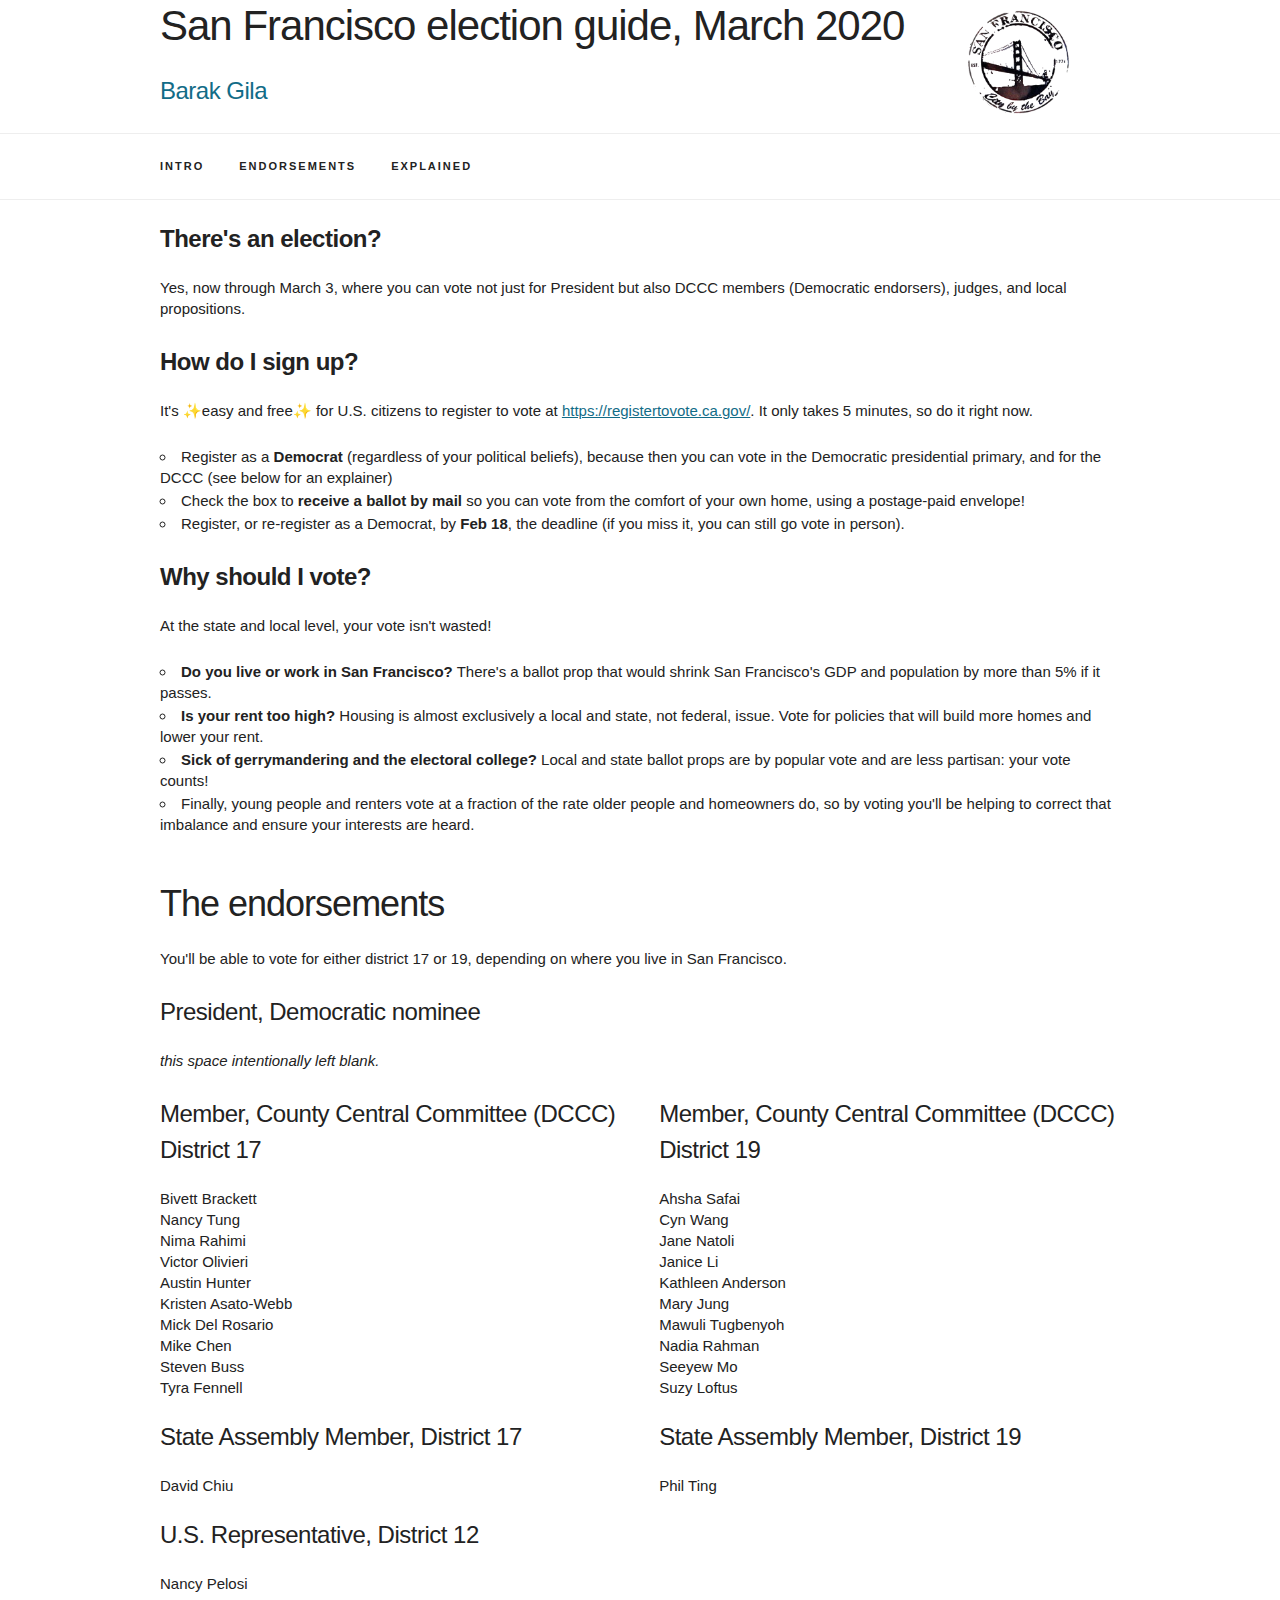
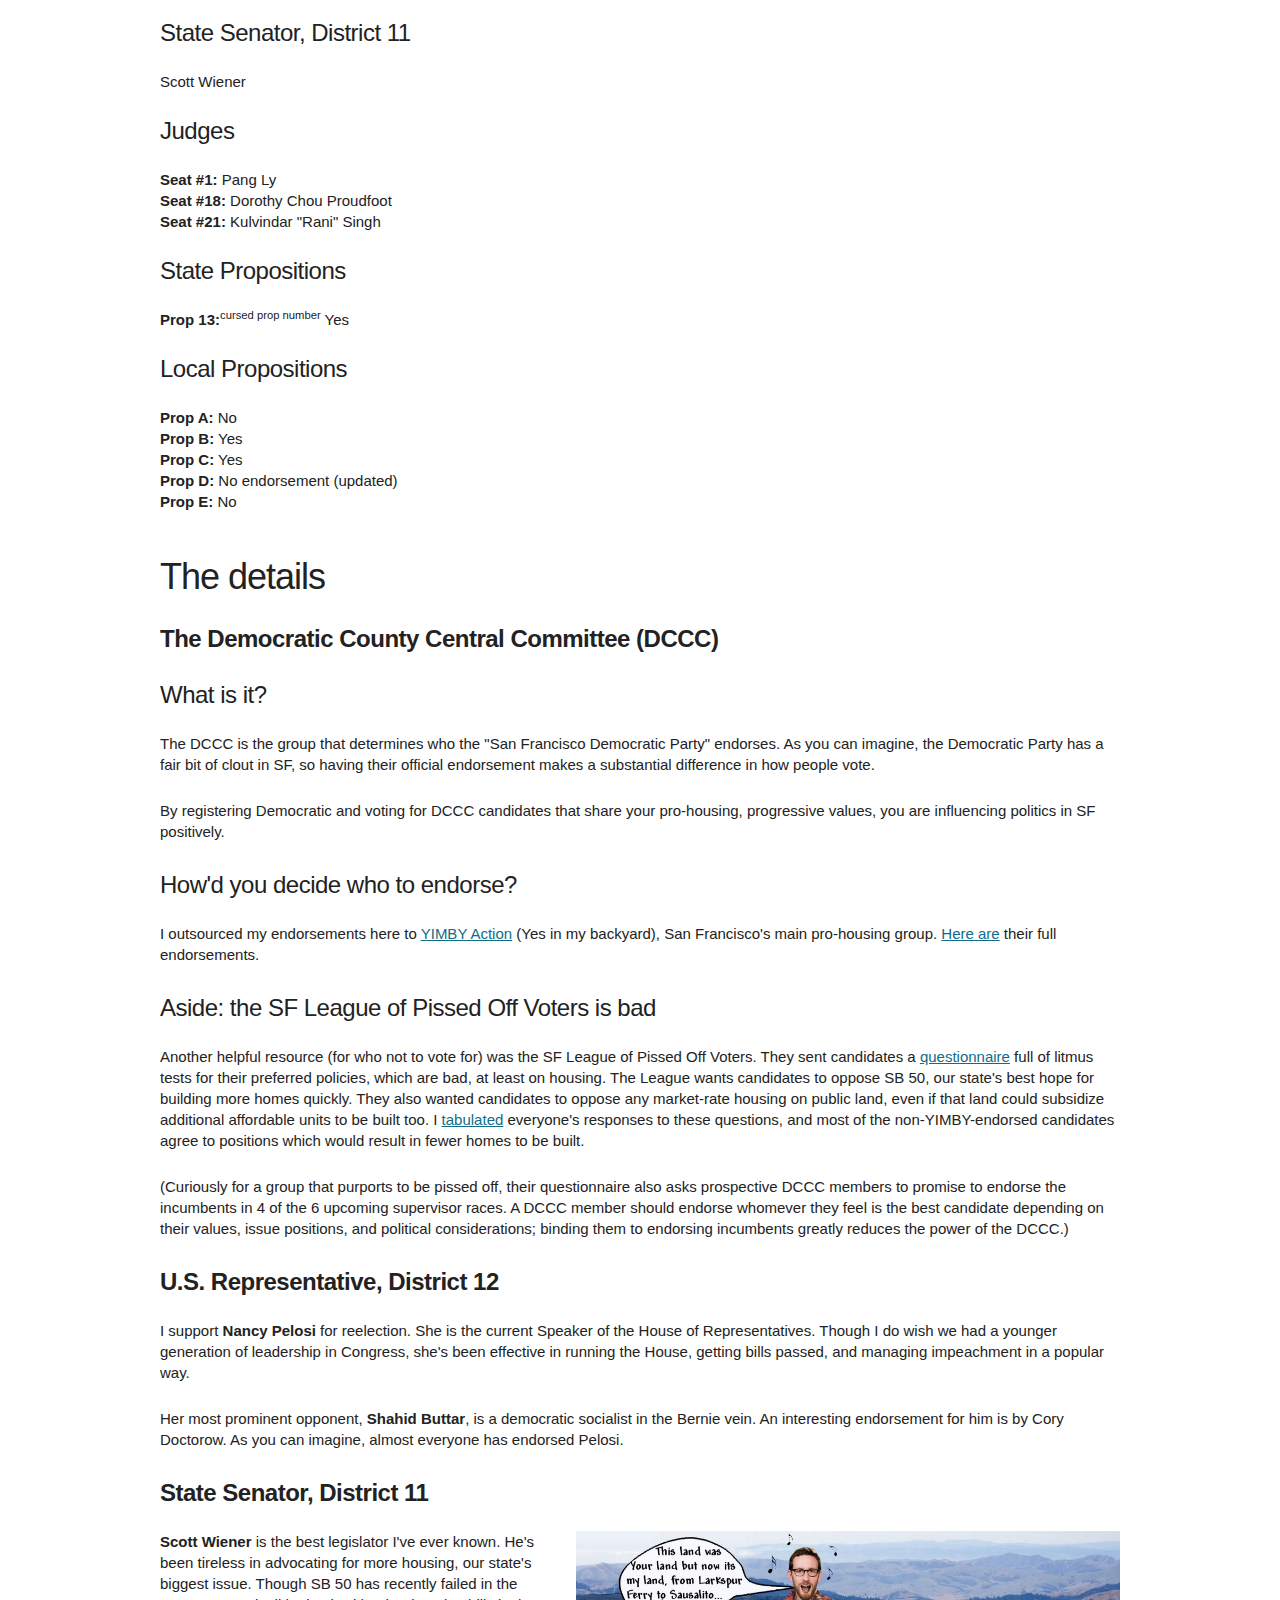
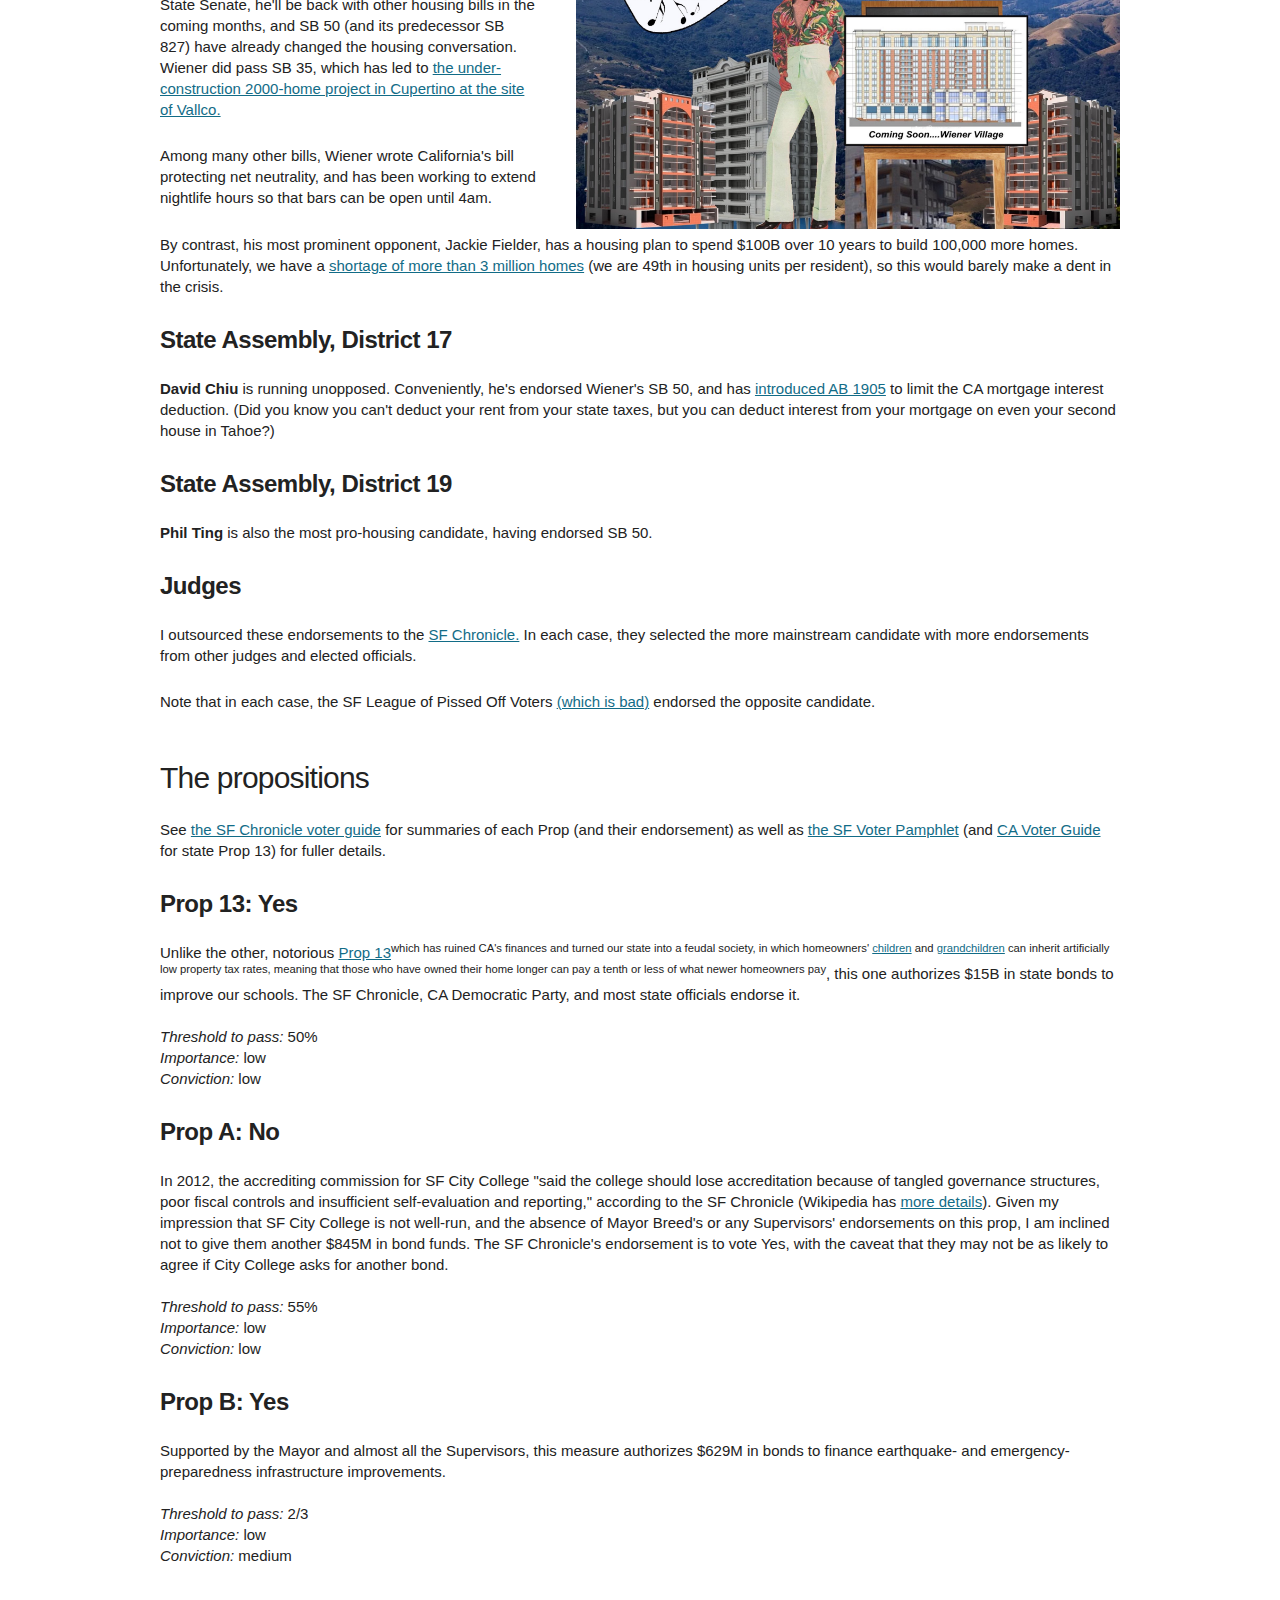
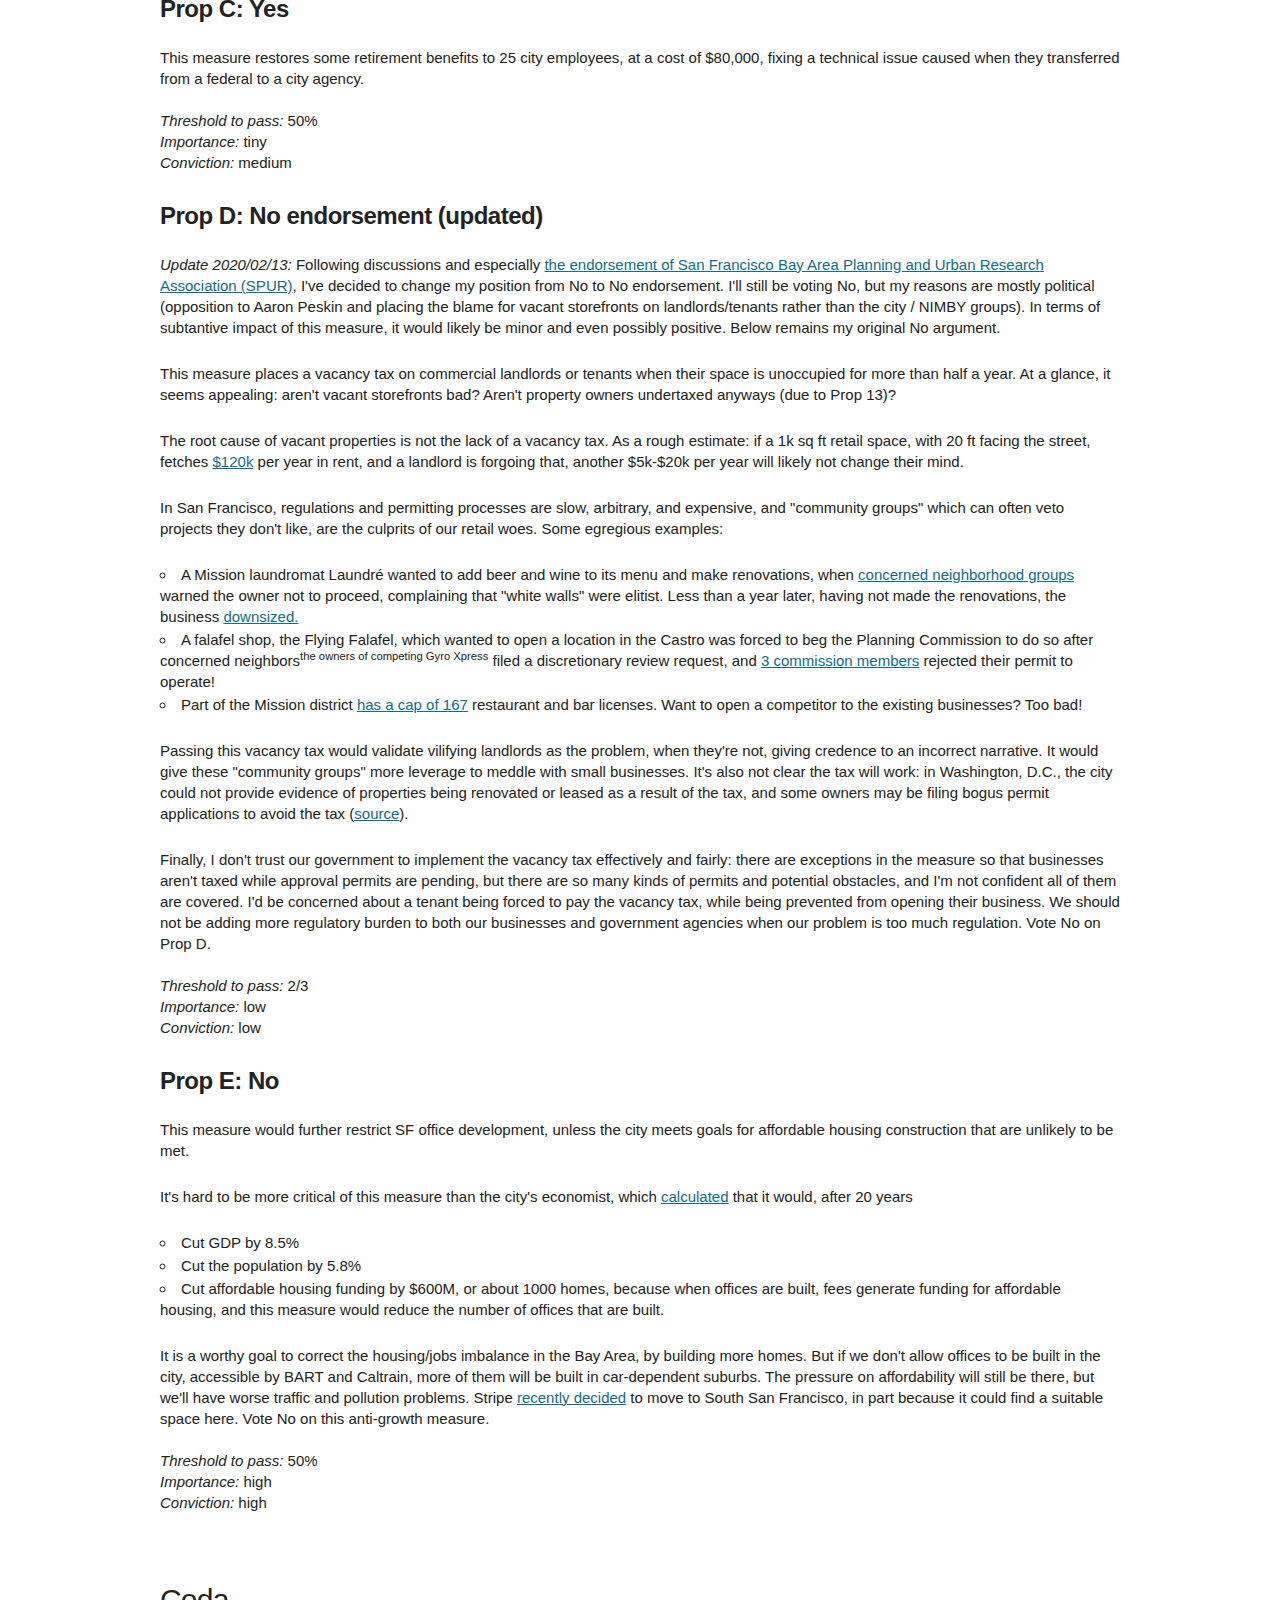
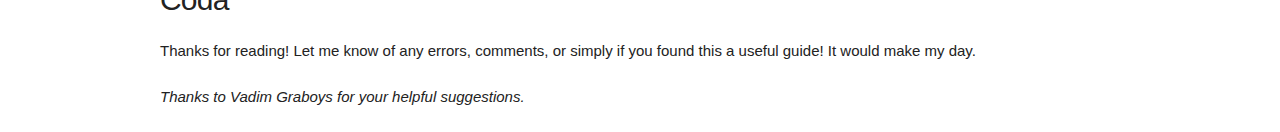
==== commit 2e44d600: "17->19" ====
--- a/election-march-2020-guide/index.html
+++ b/election-march-2020-guide/index.html
@@ -136,7 +136,7 @@
                 Nadia Rahman<br>
                 Seeyew Mo<br>
                 Suzy Loftus<br><br>
-                <h5>State Assembly Member, District 17</h5>
+                <h5>State Assembly Member, District 19</h5>
                 Phil Ting<br><br>
             </div>
         </div>
@@ -269,4 +269,4 @@
 –––––––––––––––––––––––––––––––––––––––––––––––––– -->
 </body>
 
-</html>+</html>
